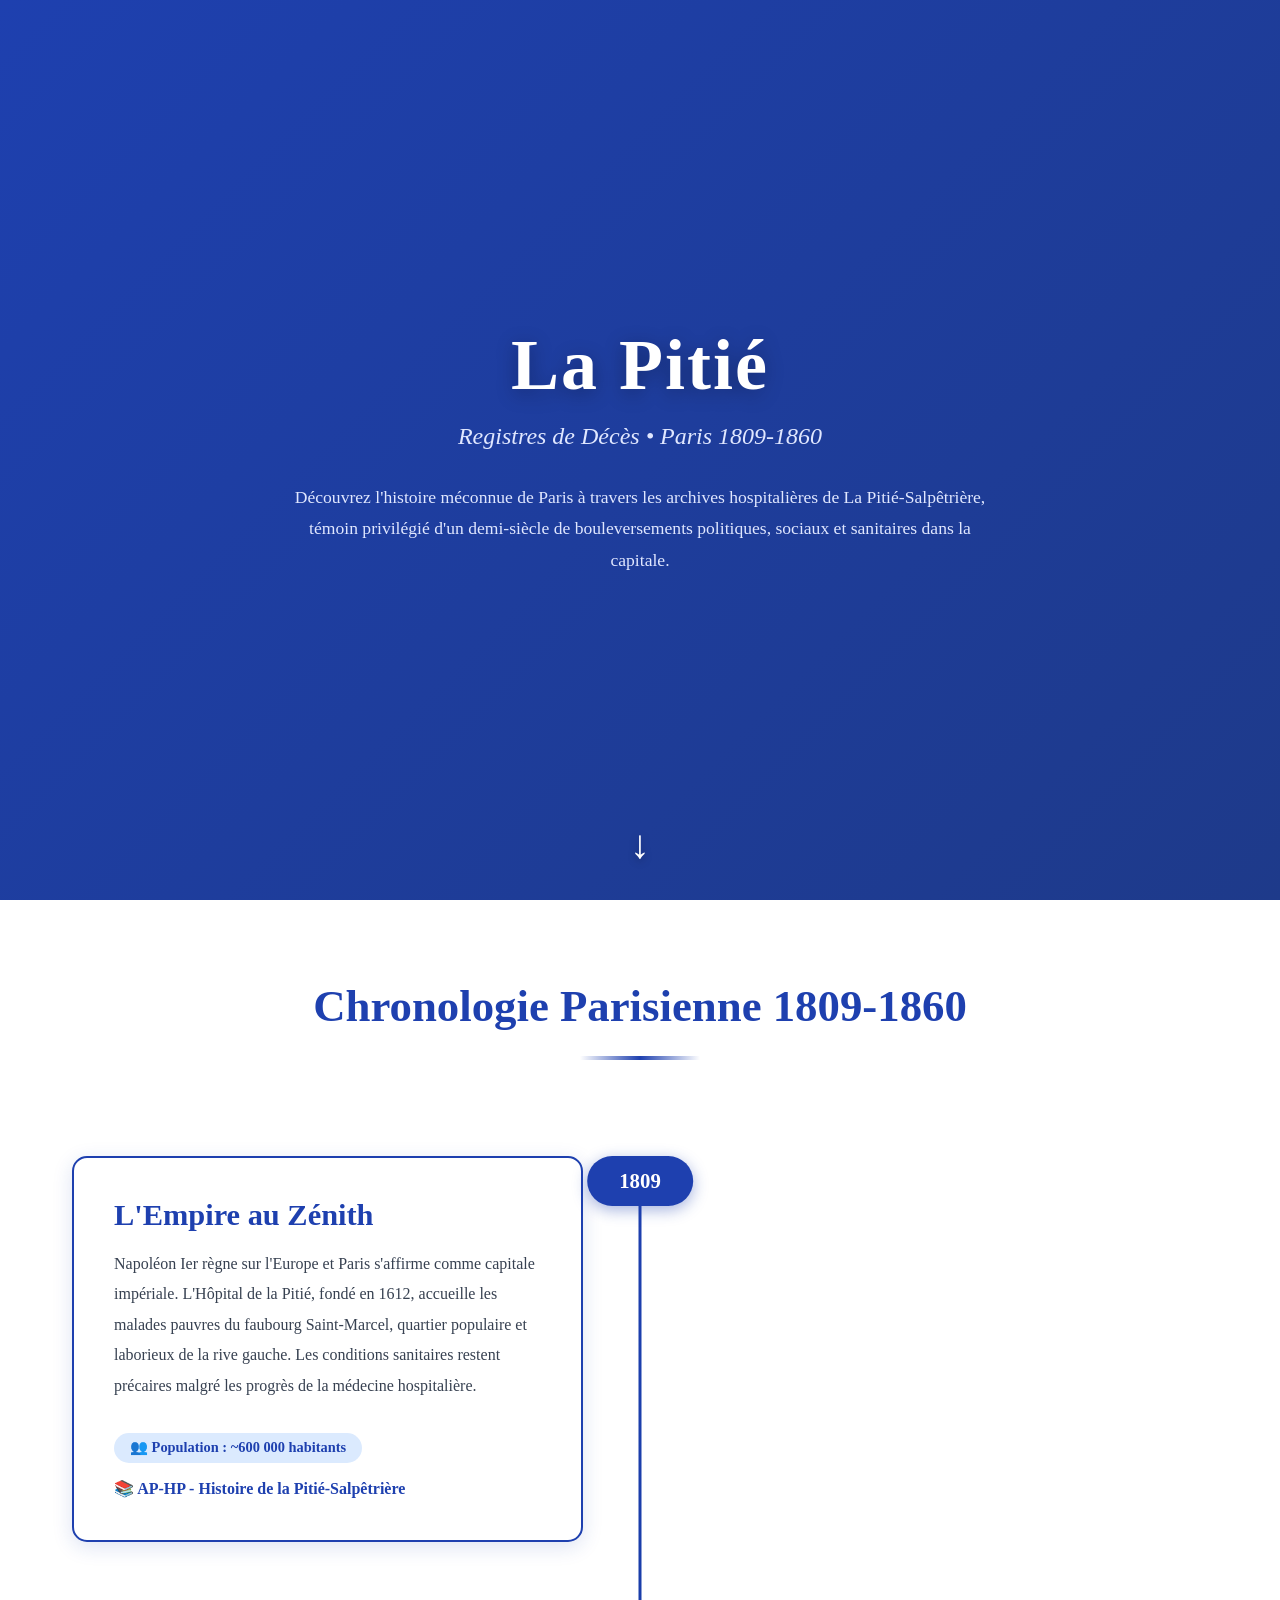
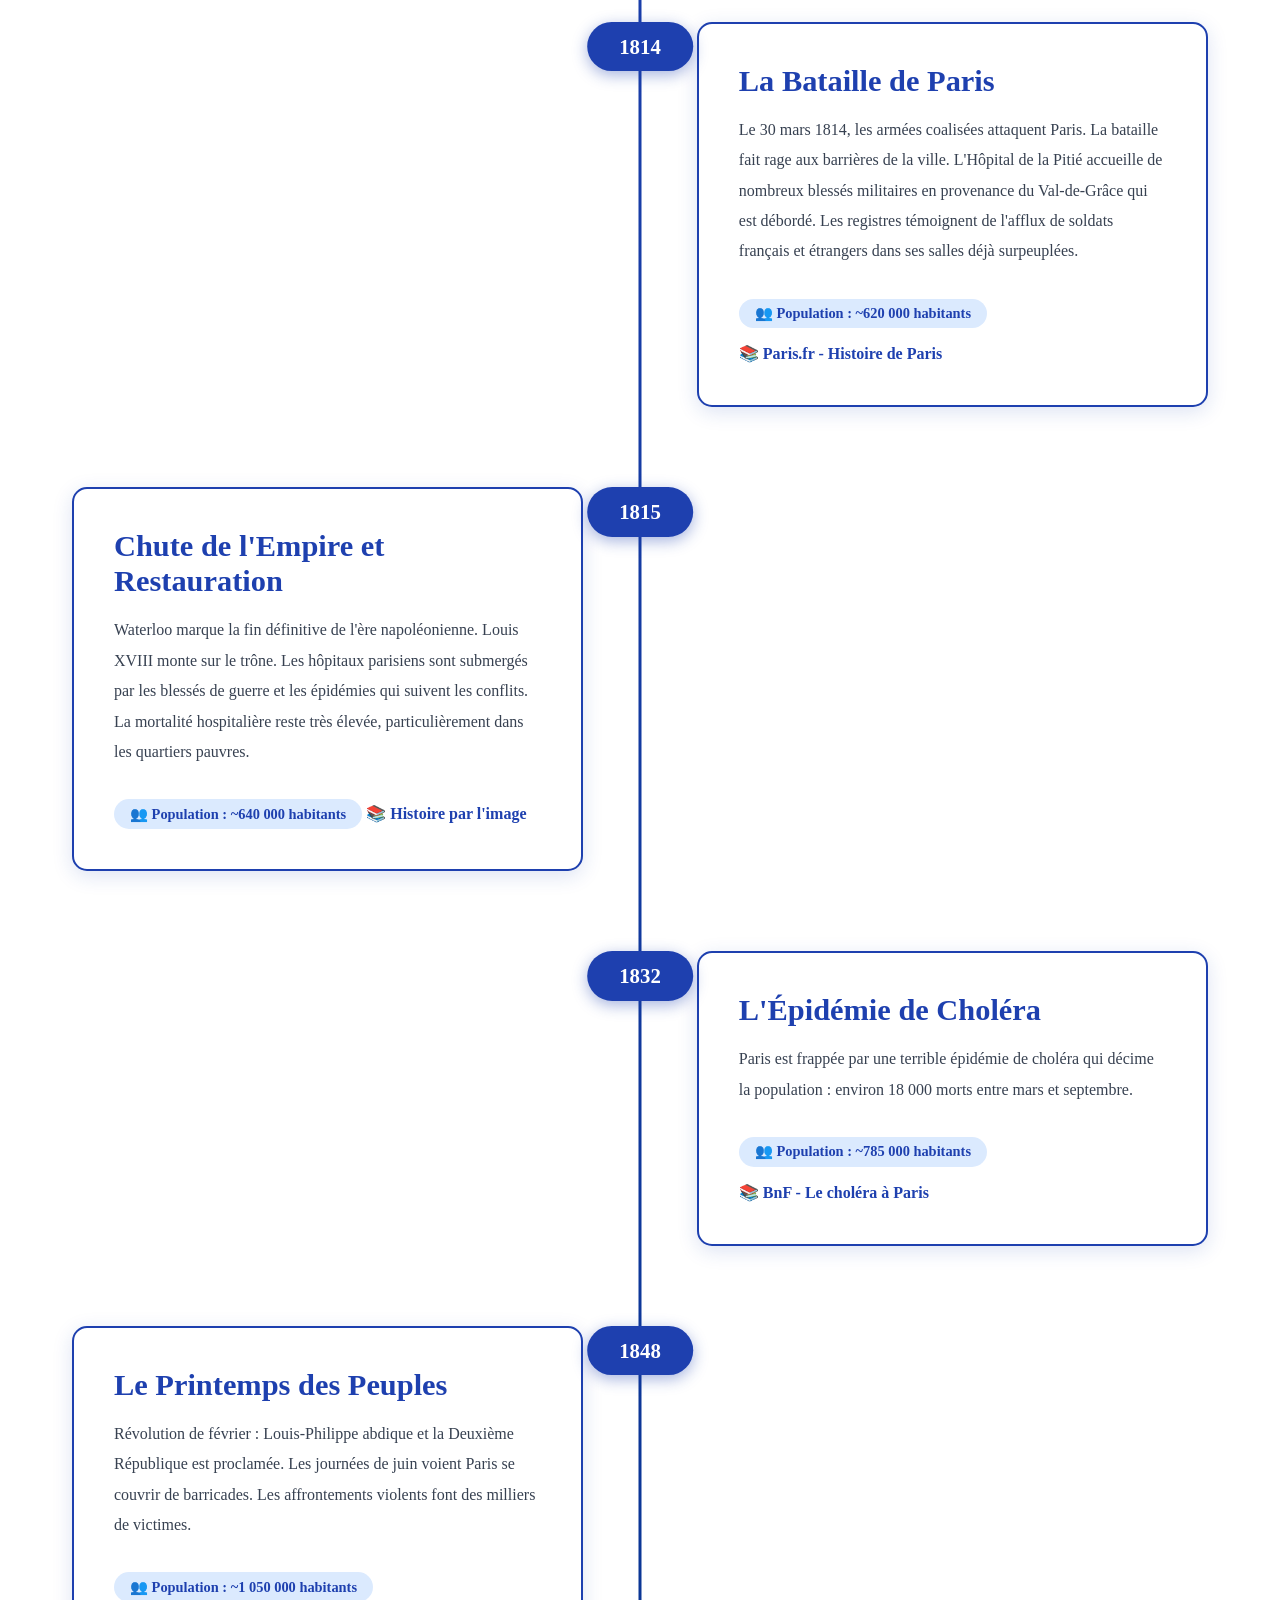
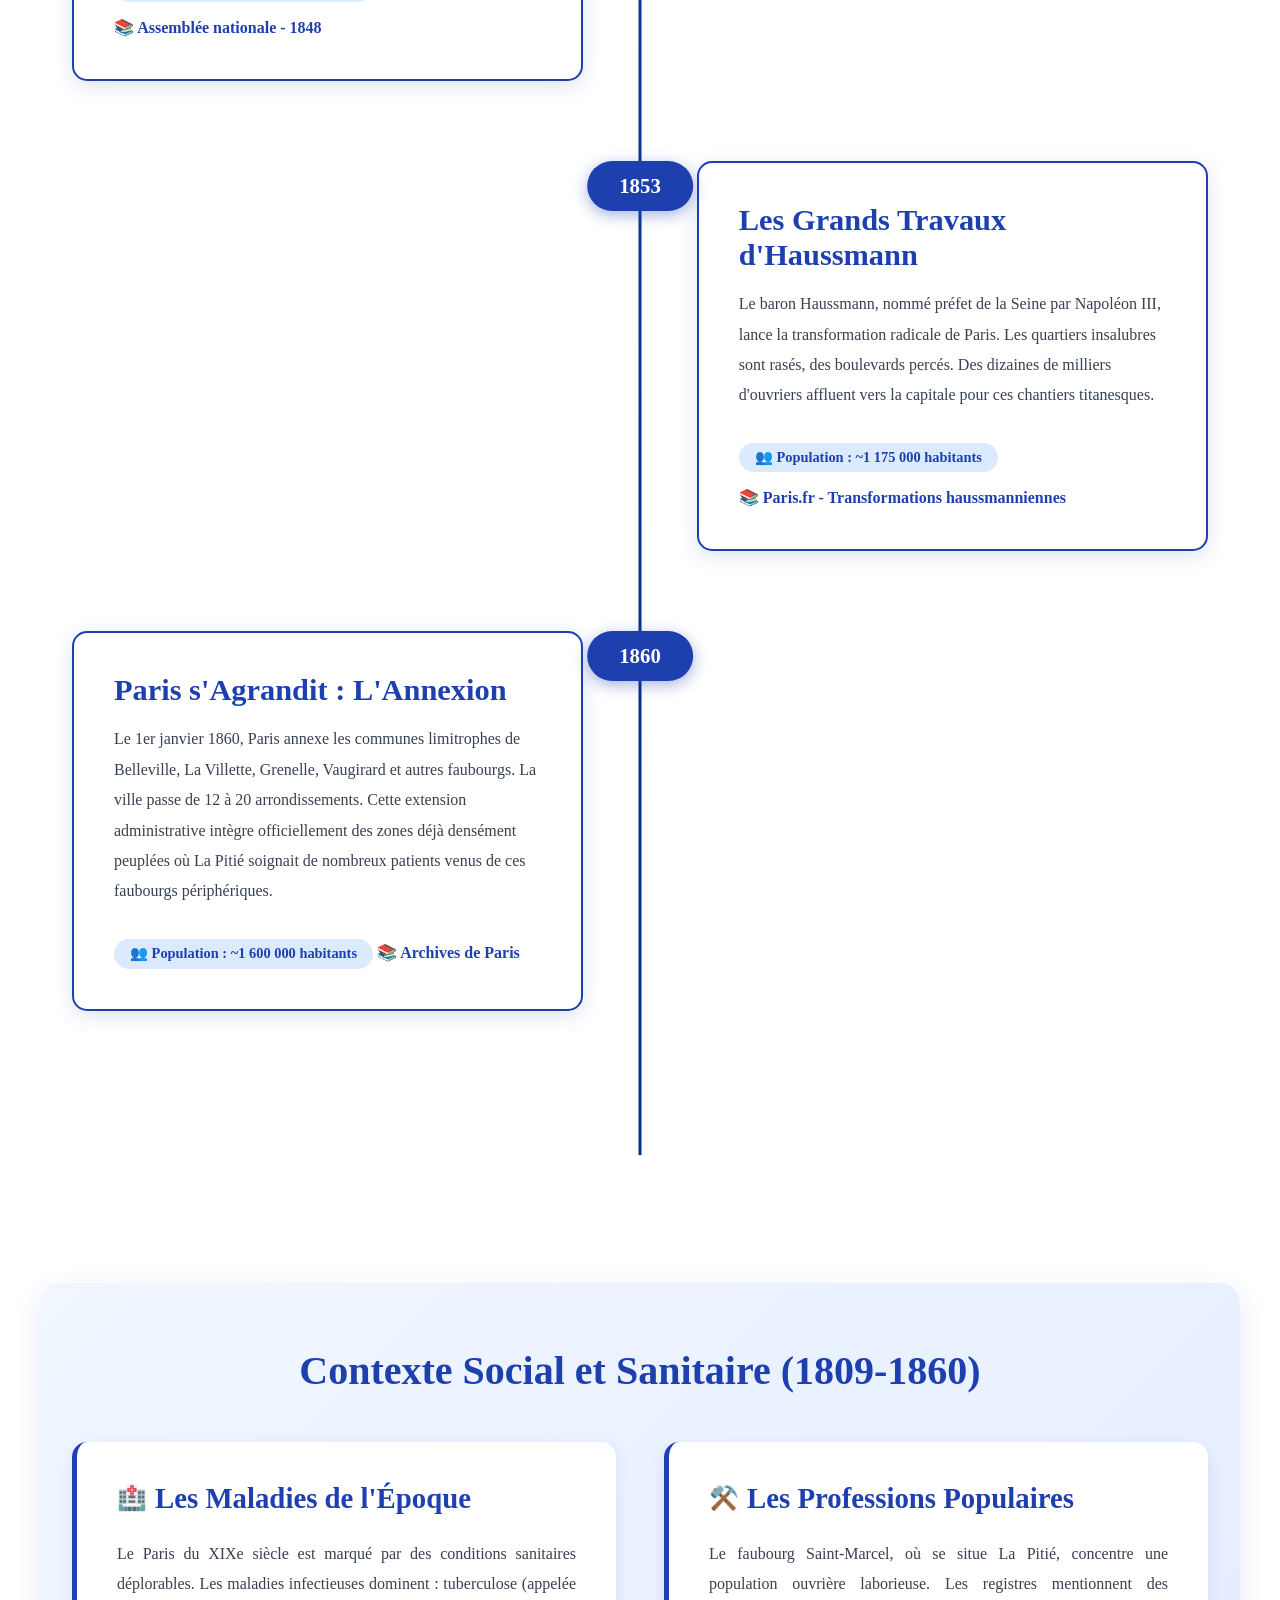
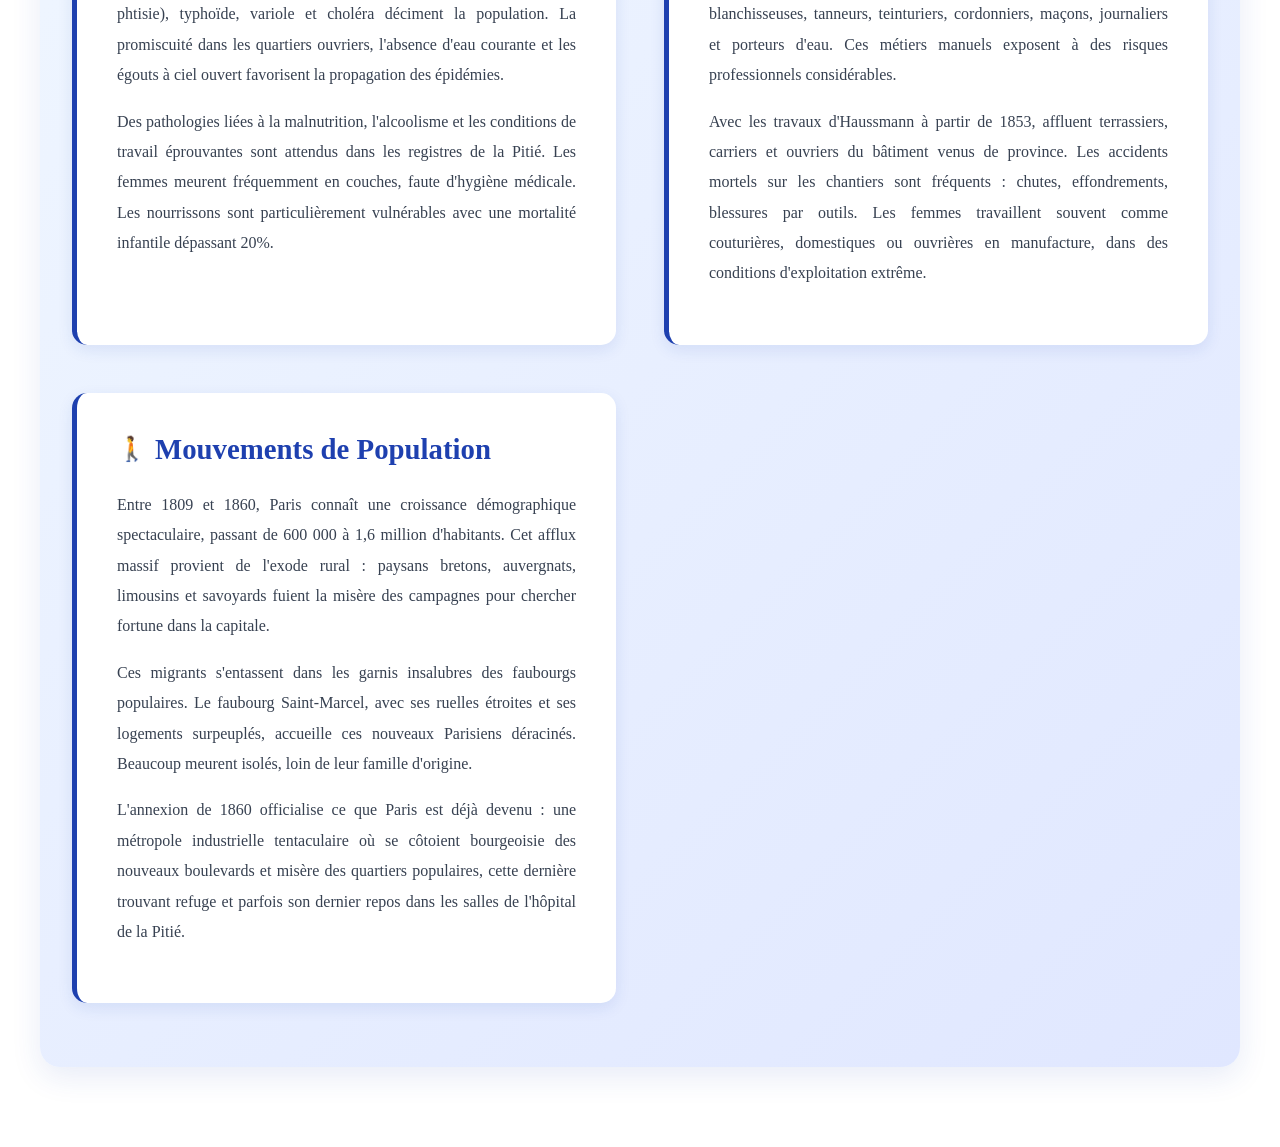
==== context.html @ faa4bbbb "update (wip)" ====
<!DOCTYPE html>
<html lang="fr">
<head>
    <meta charset="UTF-8">
    <meta name="viewport" content="width=device-width, initial-scale=1.0">
    <title>La Pitié - Vie Parisienne 1809-1860</title>
    <style>
        * {
            margin: 0;
            padding: 0;
            box-sizing: border-box;
        }

        body {
            font-family: 'Georgia', serif;
            background: #ffffff;
            color: #1a1a1a;
            overflow-x: hidden;
        }

        .hero {
            height: 100vh;
            display: flex;
            align-items: center;
            justify-content: center;
            position: relative;
            background: linear-gradient(135deg, #1e40af 0%, #1e3a8a 50%, #003087 100%);
            background-size: 200% 200%;
            animation: gradientShift 10s ease infinite;
        }

        @keyframes gradientShift {
            0%, 100% { background-position: 0% 50%; }
            50% { background-position: 100% 50%; }
        }

        .hero-content {
            text-align: center;
            z-index: 2;
            animation: fadeInUp 1.5s ease-out;
        }

        .hero h1 {
            font-size: 4.5rem;
            margin-bottom: 1rem;
            color: #ffffff;
            text-shadow: 0 4px 20px rgba(0, 0, 0, 0.3);
            letter-spacing: 2px;
        }

        .hero-subtitle {
            font-size: 1.5rem;
            color: #e0e7ff;
            font-style: italic;
            margin-bottom: 2rem;
        }

        .hero-description {
            max-width: 700px;
            margin: 0 auto;
            font-size: 1.1rem;
            line-height: 1.8;
            color: #e0e7ff;
        }

        .timeline-container {
            max-width: 1200px;
            margin: 0 auto;
            padding: 5rem 2rem;
            background: #ffffff;
        }

        .section-title {
            font-size: 2.8rem;
            text-align: center;
            margin-bottom: 4rem;
            color: #1e40af;
            position: relative;
            font-weight: bold;
        }

        .section-title::after {
            content: '';
            display: block;
            width: 120px;
            height: 4px;
            background: linear-gradient(90deg, transparent, #1e40af, transparent);
            margin: 1.5rem auto;
        }

        .timeline {
            position: relative;
            padding: 2rem 0;
        }

        .timeline::before {
            content: '';
            position: absolute;
            left: 50%;
            transform: translateX(-50%);
            width: 3px;
            height: 100%;
            background: linear-gradient(180deg, #1e40af, #003087);
        }

        .timeline-item {
            display: flex;
            margin-bottom: 5rem;
            position: relative;
            opacity: 0;
            animation: fadeInItem 0.8s ease-out forwards;
        }

        .timeline-item:nth-child(even) {
            flex-direction: row-reverse;
        }

        .timeline-content {
            width: 45%;
            padding: 2.5rem;
            background: #ffffff;
            border-radius: 15px;
            border: 2px solid #1e40af;
            box-shadow: 0 5px 20px rgba(30, 64, 175, 0.15);
            transition: all 0.4s ease;
            cursor: pointer;
        }

        .timeline-content:hover {
            transform: translateY(-8px);
            box-shadow: 0 15px 40px rgba(30, 64, 175, 0.25);
            border-color: #003087;
        }

        .timeline-year {
            position: absolute;
            left: 50%;
            transform: translateX(-50%);
            background: #1e40af;
            color: #ffffff;
            padding: 0.8rem 2rem;
            border-radius: 30px;
            font-weight: bold;
            font-size: 1.3rem;
            box-shadow: 0 4px 15px rgba(30, 64, 175, 0.4);
            z-index: 10;
        }

        .timeline-content h3 {
            color: #1e40af;
            margin-bottom: 1rem;
            font-size: 1.9rem;
            font-weight: bold;
        }

        .timeline-content p {
            line-height: 1.9;
            color: #374151;
            margin-bottom: 1rem;
        }

        .population-tag {
            display: inline-block;
            background: #dbeafe;
            color: #1e40af;
            padding: 0.4rem 1rem;
            border-radius: 20px;
            font-size: 0.9rem;
            font-weight: bold;
            margin-top: 1rem;
        }

        .source-link {
            display: inline-block;
            margin-top: 1rem;
            color: #1e40af;
            text-decoration: none;
            font-weight: bold;
            transition: all 0.3s ease;
            border-bottom: 2px solid transparent;
        }

        .source-link:hover {
            color: #003087;
            border-bottom: 2px solid #003087;
        }

        .source-link::before {
            content: '📚 ';
        }

        .context-section {
            max-width: 1200px;
            margin: 5rem auto;
            padding: 4rem 2rem;
            background: linear-gradient(135deg, #f0f7ff 0%, #e0e7ff 100%);
            border-radius: 20px;
            box-shadow: 0 10px 30px rgba(30, 64, 175, 0.1);
        }

        .context-section h2 {
            color: #1e40af;
            font-size: 2.5rem;
            margin-bottom: 2rem;
            text-align: center;
            font-weight: bold;
        }

        .context-grid {
            display: grid;
            grid-template-columns: repeat(auto-fit, minmax(350px, 1fr));
            gap: 3rem;
            margin-top: 3rem;
        }

        .context-card {
            background: #ffffff;
            padding: 2.5rem;
            border-radius: 15px;
            border-left: 5px solid #1e40af;
            box-shadow: 0 5px 15px rgba(30, 64, 175, 0.1);
            transition: all 0.3s ease;
        }

        .context-card:hover {
            transform: translateX(10px);
            box-shadow: 0 8px 25px rgba(30, 64, 175, 0.2);
        }

        .context-card h3 {
            color: #1e40af;
            font-size: 1.8rem;
            margin-bottom: 1.5rem;
            display: flex;
            align-items: center;
            gap: 0.5rem;
        }

        .context-card p {
            line-height: 1.9;
            color: #374151;
            margin-bottom: 1rem;
            text-align: justify;
        }

        .icon {
            font-size: 1.5rem;
        }

        .scroll-indicator {
            position: absolute;
            bottom: 2rem;
            left: 50%;
            transform: translateX(-50%);
            animation: bounce 2s infinite;
        }

        .scroll-indicator::before {
            content: '↓';
            font-size: 2.5rem;
            color: #ffffff;
            filter: drop-shadow(0 2px 4px rgba(0,0,0,0.3));
        }

        @keyframes bounce {
            0%, 20%, 50%, 80%, 100% {
                transform: translateX(-50%) translateY(0);
            }
            40% {
                transform: translateX(-50%) translateY(-15px);
            }
            60% {
                transform: translateX(-50%) translateY(-8px);
            }
        }

        @keyframes fadeInUp {
            from {
                opacity: 0;
                transform: translateY(40px);
            }
            to {
                opacity: 1;
                transform: translateY(0);
            }
        }

        @keyframes fadeInItem {
            from {
                opacity: 0;
                transform: translateX(-40px);
            }
            to {
                opacity: 1;
                transform: translateX(0);
            }
        }

        @media (max-width: 768px) {
            .hero h1 {
                font-size: 2.5rem;
            }
            .timeline::before {
                left: 30px;
            }
            .timeline-content {
                width: calc(100% - 80px);
                margin-left: 80px;
            }
            .timeline-item:nth-child(even) .timeline-content {
                margin-left: 80px;
            }
            .timeline-year {
                left: 30px;
            }
            .context-grid {
                grid-template-columns: 1fr;
            }
        }
    </style>
</head>
<body>
    <section class="hero">
        <div class="hero-content">
            <h1>La Pitié</h1>
            <p class="hero-subtitle">Registres de Décès • Paris 1809-1860</p>
            <p class="hero-description">
                Découvrez l'histoire méconnue de Paris à travers les archives hospitalières de La Pitié-Salpêtrière, 
                témoin privilégié d'un demi-siècle de bouleversements politiques, sociaux et sanitaires dans la capitale.
            </p>
        </div>
        <div class="scroll-indicator"></div>
    </section>

    <div class="timeline-container">
        <h2 class="section-title">Chronologie Parisienne 1809-1860</h2>
        <div class="timeline">
            <div class="timeline-item" style="animation-delay: 0.2s;">
                <div class="timeline-year">1809</div>
                <div class="timeline-content">
                    <h3>L'Empire au Zénith</h3>
                    <p>Napoléon Ier règne sur l'Europe et Paris s'affirme comme capitale impériale. L'Hôpital de la Pitié, fondé en 1612, accueille les malades pauvres du faubourg Saint-Marcel, quartier populaire et laborieux de la rive gauche. Les conditions sanitaires restent précaires malgré les progrès de la médecine hospitalière.</p>
                    <div class="population-tag">👥 Population : ~600 000 habitants</div>
                    <a href="https://www.aphp.fr/pitie-salpetriere" class="source-link" target="_blank">AP-HP - Histoire de la Pitié-Salpêtrière</a>
                </div>
            </div>

            <div class="timeline-item" style="animation-delay: 0.3s;">
                <div class="timeline-year">1814</div>
                <div class="timeline-content">
                    <h3>La Bataille de Paris</h3>
                    <p>Le 30 mars 1814, les armées coalisées attaquent Paris. La bataille fait rage aux barrières de la ville. L'Hôpital de la Pitié accueille de nombreux blessés militaires en provenance du Val-de-Grâce qui est débordé. Les registres témoignent de l'afflux de soldats français et étrangers dans ses salles déjà surpeuplées.</p>
                    <div class="population-tag">👥 Population : ~620 000 habitants</div>
                    <a href="https://www.paris.fr/pages/l-histoire-de-paris-2329" class="source-link" target="_blank">Paris.fr - Histoire de Paris</a>
                </div>
            </div>

            <div class="timeline-item" style="animation-delay: 0.4s;">
                <div class="timeline-year">1815</div>
                <div class="timeline-content">
                    <h3>Chute de l'Empire et Restauration</h3>
                    <p>Waterloo marque la fin définitive de l'ère napoléonienne. Louis XVIII monte sur le trône. Les hôpitaux parisiens sont submergés par les blessés de guerre et les épidémies qui suivent les conflits. La mortalité hospitalière reste très élevée, particulièrement dans les quartiers pauvres.</p>
                    <div class="population-tag">👥 Population : ~640 000 habitants</div>
                    <a href="https://www.histoire-image.org/etudes/paris-1815-1850" class="source-link" target="_blank">Histoire par l'image</a>
                </div>
            </div>

            <div class="timeline-item" style="animation-delay: 0.5s;">
                <div class="timeline-year">1832</div>
                <div class="timeline-content">
                    <h3>L'Épidémie de Choléra</h3>
                    <p>Paris est frappée par une terrible épidémie de choléra qui décime la population : environ 18 000 morts entre mars et septembre.</p>
                    <div class="population-tag">👥 Population : ~785 000 habitants</div>
                    <a href="https://www.bnf.fr/fr/le-cholera-paris" class="source-link" target="_blank">BnF - Le choléra à Paris</a>
                </div>
            </div>

            <div class="timeline-item" style="animation-delay: 0.6s;">
                <div class="timeline-year">1848</div>
                <div class="timeline-content">
                    <h3>Le Printemps des Peuples</h3>
                    <p>Révolution de février : Louis-Philippe abdique et la Deuxième République est proclamée. Les journées de juin voient Paris se couvrir de barricades. Les affrontements violents font des milliers de victimes.</p>
                    <div class="population-tag">👥 Population : ~1 050 000 habitants</div>
                    <a href="https://www.assemblee-nationale.fr/histoire/1848/" class="source-link" target="_blank">Assemblée nationale - 1848</a>
                </div>
            </div>

            <div class="timeline-item" style="animation-delay: 0.7s;">
                <div class="timeline-year">1853</div>
                <div class="timeline-content">
                    <h3>Les Grands Travaux d'Haussmann</h3>
                    <p>Le baron Haussmann, nommé préfet de la Seine par Napoléon III, lance la transformation radicale de Paris. Les quartiers insalubres sont rasés, des boulevards percés. Des dizaines de milliers d'ouvriers affluent vers la capitale pour ces chantiers titanesques.</p>
                    <div class="population-tag">👥 Population : ~1 175 000 habitants</div>
                    <a href="https://www.paris.fr/pages/les-transformations-de-paris-sous-le-second-empire-3638" class="source-link" target="_blank">Paris.fr - Transformations haussmanniennes</a>
                </div>
            </div>

            <div class="timeline-item" style="animation-delay: 0.8s;">
                <div class="timeline-year">1860</div>
                <div class="timeline-content">
                    <h3>Paris s'Agrandit : L'Annexion</h3>
                    <p>Le 1er janvier 1860, Paris annexe les communes limitrophes de Belleville, La Villette, Grenelle, Vaugirard et autres faubourgs. La ville passe de 12 à 20 arrondissements. Cette extension administrative intègre officiellement des zones déjà densément peuplées où La Pitié soignait de nombreux patients venus de ces faubourgs périphériques.</p>
                    <div class="population-tag">👥 Population : ~1 600 000 habitants</div>
                    <a href="https://www.archives.paris.fr" class="source-link" target="_blank">Archives de Paris</a>
                </div>
            </div>
        </div>
    </div>

    <section class="context-section">
        <h2>Contexte Social et Sanitaire (1809-1860)</h2>
        
        <div class="context-grid">
            <div class="context-card">
                <h3><span class="icon">🏥</span> Les Maladies de l'Époque</h3>
                <p>Le Paris du XIXe siècle est marqué par des conditions sanitaires déplorables. Les maladies infectieuses dominent : tuberculose (appelée phtisie), typhoïde, variole et choléra déciment la population. La promiscuité dans les quartiers ouvriers, l'absence d'eau courante et les égouts à ciel ouvert favorisent la propagation des épidémies.</p>
                <p>Des pathologies liées à la malnutrition, l'alcoolisme et les conditions de travail éprouvantes sont attendus dans les registres de la Pitié. Les femmes meurent fréquemment en couches, faute d'hygiène médicale. Les nourrissons sont particulièrement vulnérables avec une mortalité infantile dépassant 20%.</p>
            </div>

            <div class="context-card">
                <h3><span class="icon">⚒️</span> Les Professions Populaires</h3>
                <p>Le faubourg Saint-Marcel, où se situe La Pitié, concentre une population ouvrière laborieuse. Les registres mentionnent des blanchisseuses, tanneurs, teinturiers, cordonniers, maçons, journaliers et porteurs d'eau. Ces métiers manuels exposent à des risques professionnels considérables.</p>
                <p>Avec les travaux d'Haussmann à partir de 1853, affluent terrassiers, carriers et ouvriers du bâtiment venus de province. Les accidents mortels sur les chantiers sont fréquents : chutes, effondrements, blessures par outils. Les femmes travaillent souvent comme couturières, domestiques ou ouvrières en manufacture, dans des conditions d'exploitation extrême.</p>
            </div>

            <div class="context-card">
                <h3><span class="icon">🚶</span> Mouvements de Population</h3>
                <p>Entre 1809 et 1860, Paris connaît une croissance démographique spectaculaire, passant de 600 000 à 1,6 million d'habitants. Cet afflux massif provient de l'exode rural : paysans bretons, auvergnats, limousins et savoyards fuient la misère des campagnes pour chercher fortune dans la capitale.</p>
                <p>Ces migrants s'entassent dans les garnis insalubres des faubourgs populaires. Le faubourg Saint-Marcel, avec ses ruelles étroites et ses logements surpeuplés, accueille ces nouveaux Parisiens déracinés. Beaucoup meurent isolés, loin de leur famille d'origine.</p>
                <p>L'annexion de 1860 officialise ce que Paris est déjà devenu : une métropole industrielle tentaculaire où se côtoient bourgeoisie des nouveaux boulevards et misère des quartiers populaires, cette dernière trouvant refuge et parfois son dernier repos dans les salles de l'hôpital de la Pitié.</p>
            </div>
        </div>
    </section>

    <script>
        const observerOptions = {
            threshold: 0.15,
            rootMargin: '0px 0px -100px 0px'
        };

        const observer = new IntersectionObserver((entries) => {
            entries.forEach(entry => {
                if (entry.isIntersecting) {
                    entry.target.style.opacity = '1';
                    entry.target.style.transform = 'translateX(0)';
                }
            });
        }, observerOptions);

        document.querySelectorAll('.timeline-item').forEach(item => {
            observer.observe(item);
        });

        document.querySelectorAll('.timeline-content').forEach(content => {
            content.addEventListener('click', function() {
                this.style.background = '#f0f7ff';
                setTimeout(() => {
                    this.style.background = '#ffffff';
                }, 400);
            });
        });

        const contextCards = document.querySelectorAll('.context-card');
        const contextObserver = new IntersectionObserver((entries) => {
            entries.forEach(entry => {
                if (entry.isIntersecting) {
                    entry.target.style.opacity = '1';
                    entry.target.style.transform = 'translateY(0)';
                }
            });
        }, { threshold: 0.2 });

        contextCards.forEach((card, index) => {
            card.style.opacity = '0';
            card.style.transform = 'translateY(30px)';
            card.style.transition = `all 0.6s ease ${index * 0.2}s`;
            contextObserver.observe(card);
        });
    </script>
</body>
</html>
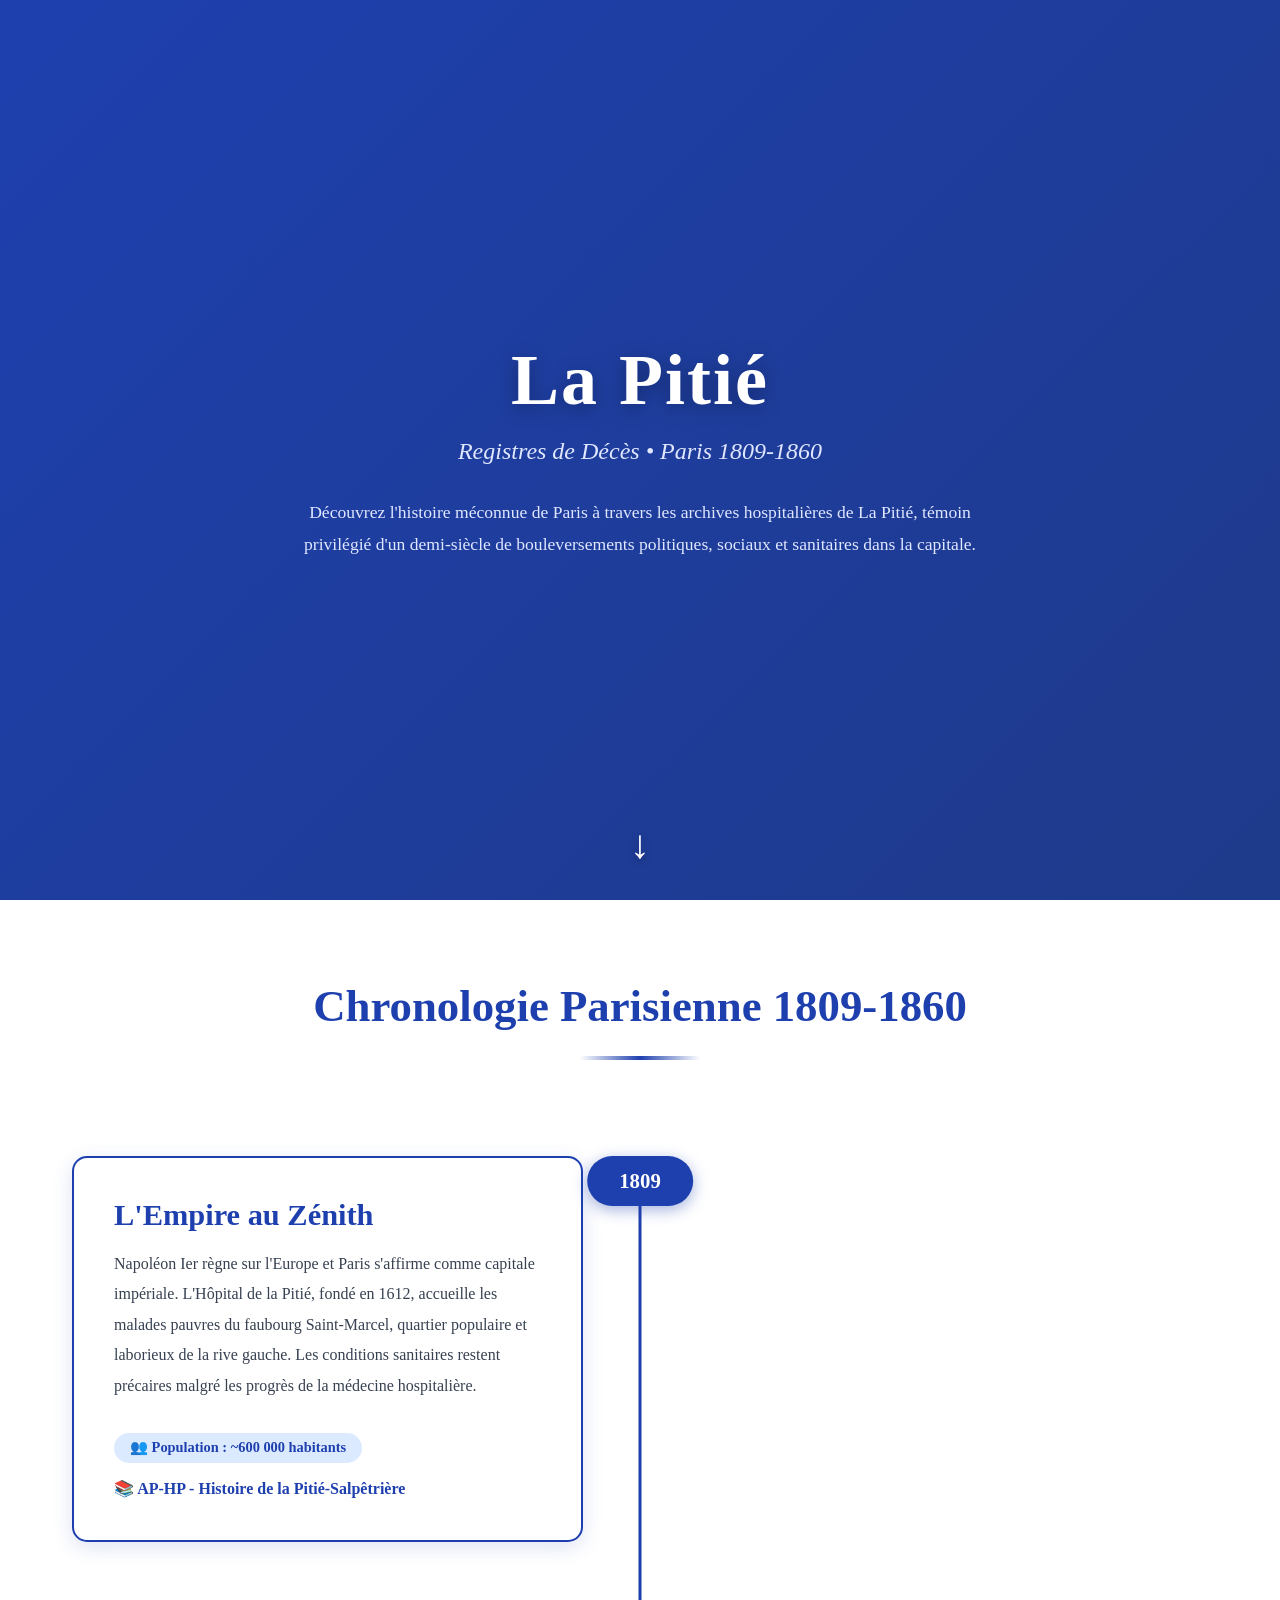
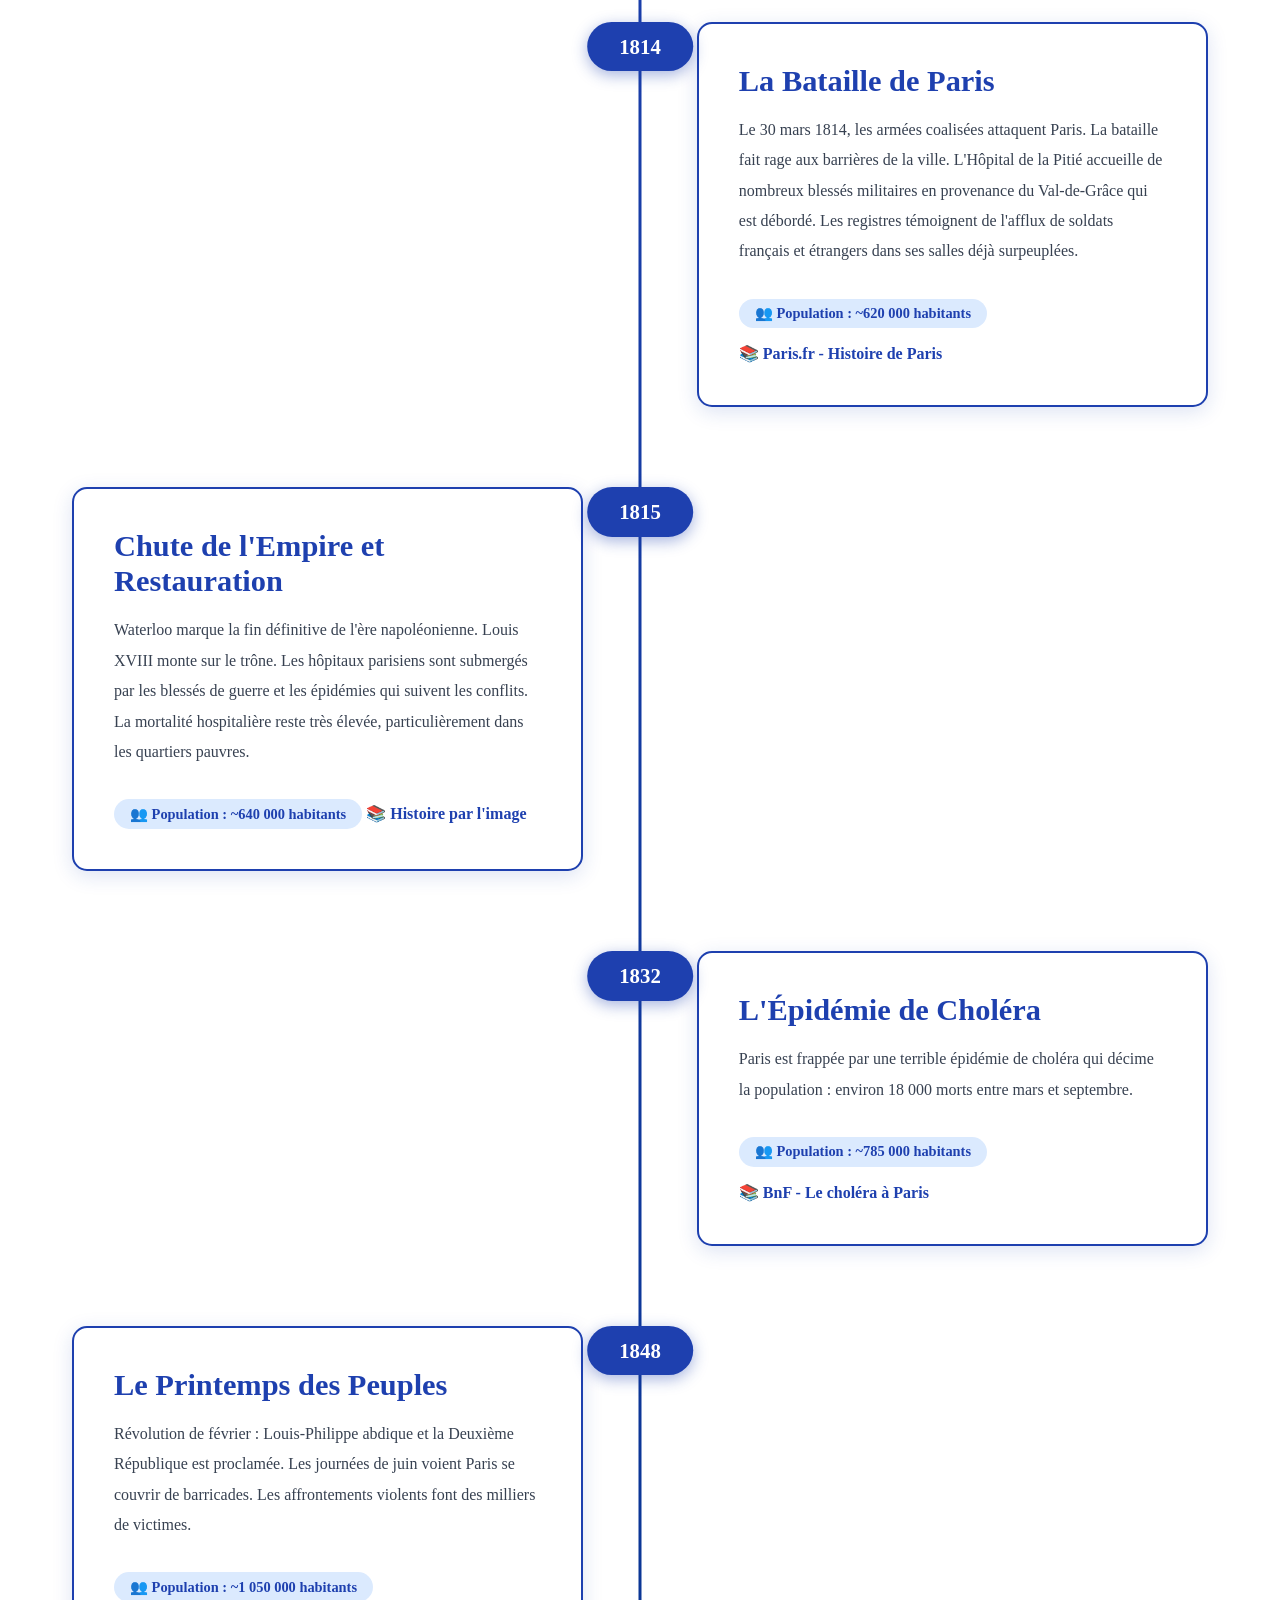
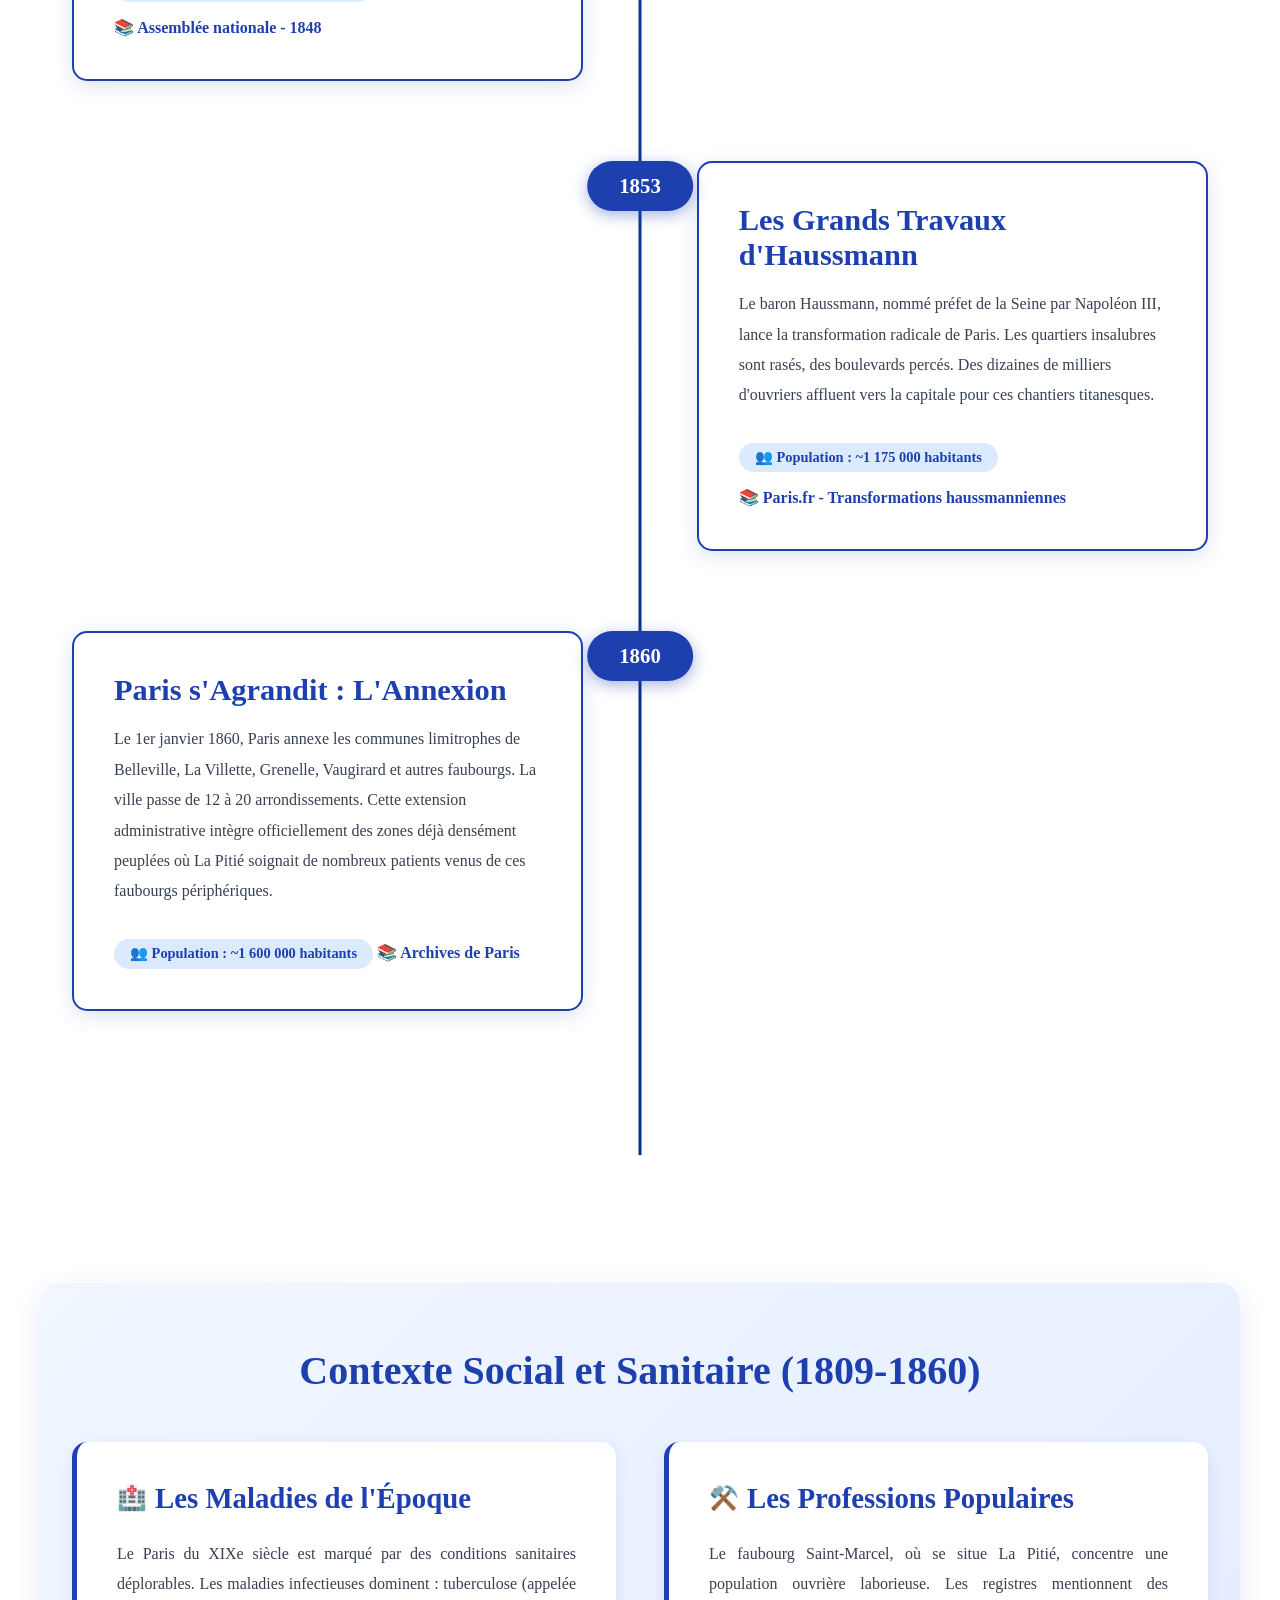
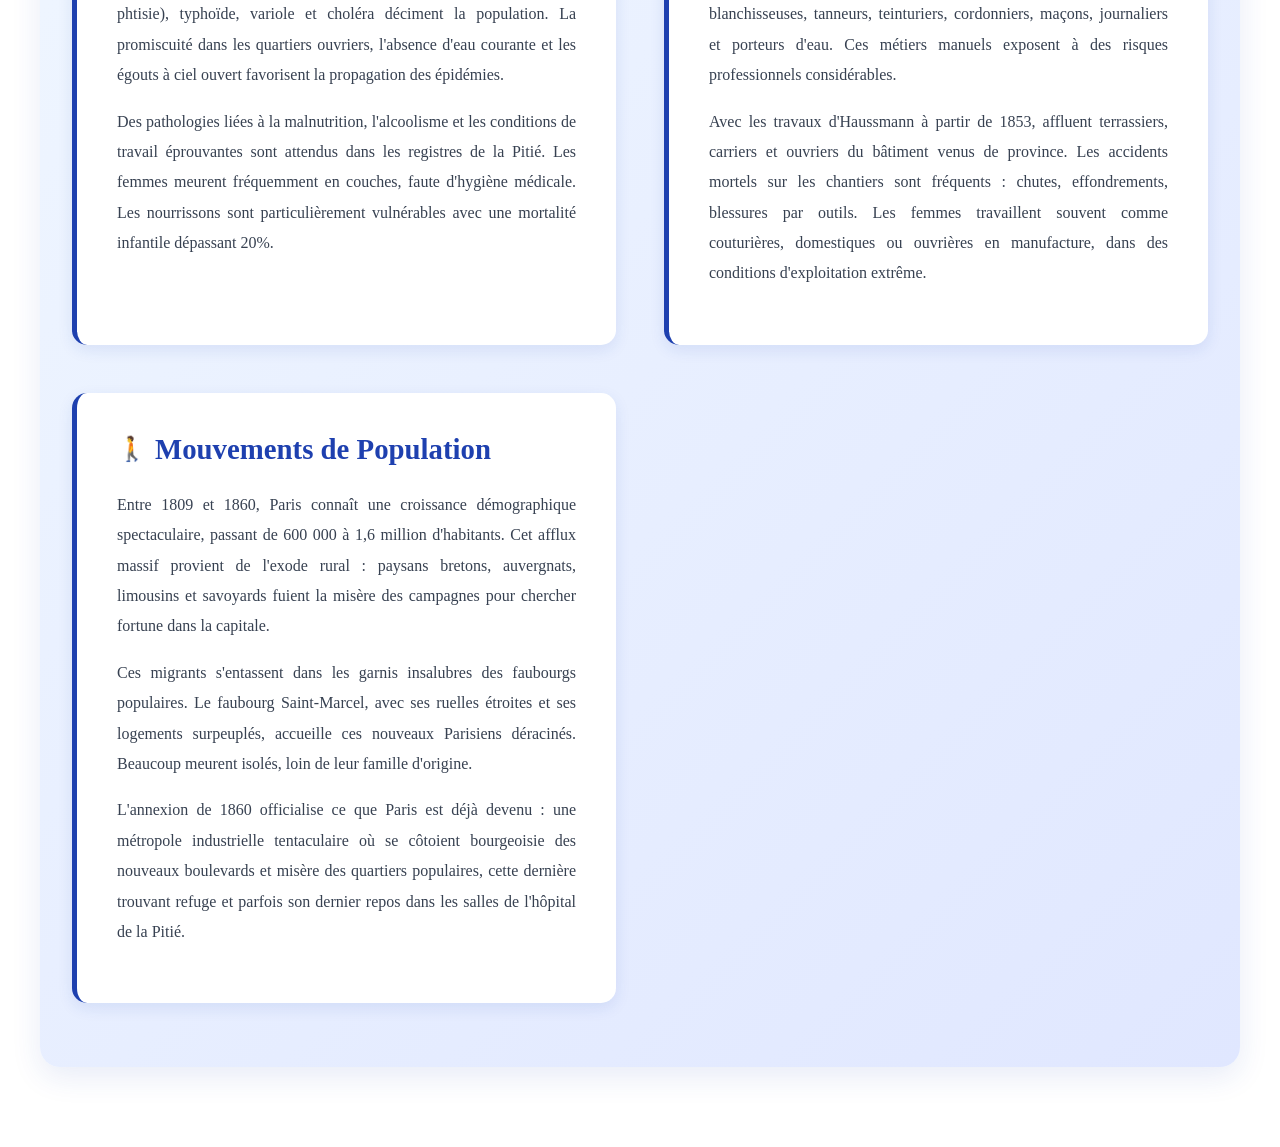
==== commit ccd1894a: "fixes" ====
--- a/context.html
+++ b/context.html
@@ -325,7 +325,7 @@
             <h1>La Pitié</h1>
             <p class="hero-subtitle">Registres de Décès • Paris 1809-1860</p>
             <p class="hero-description">
-                Découvrez l'histoire méconnue de Paris à travers les archives hospitalières de La Pitié-Salpêtrière, 
+                Découvrez l'histoire méconnue de Paris à travers les archives hospitalières de La Pitié, 
                 témoin privilégié d'un demi-siècle de bouleversements politiques, sociaux et sanitaires dans la capitale.
             </p>
         </div>
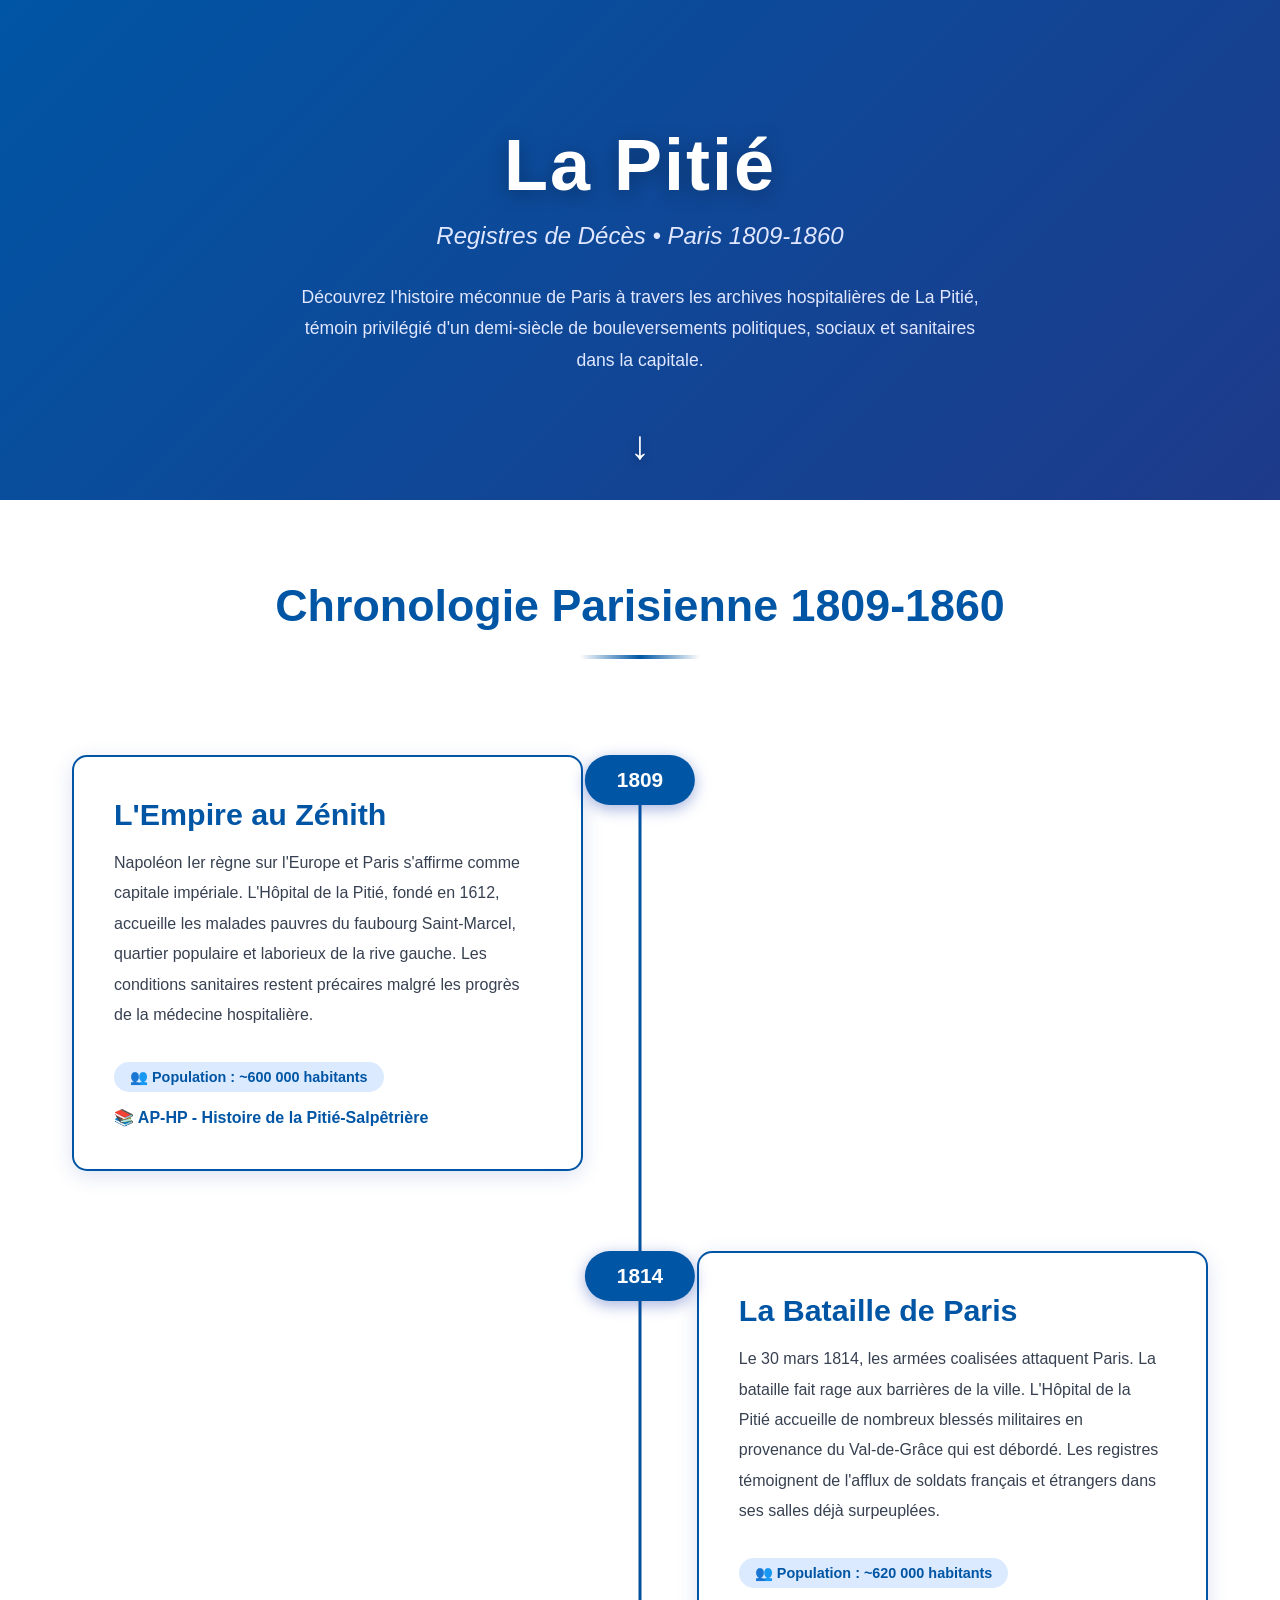
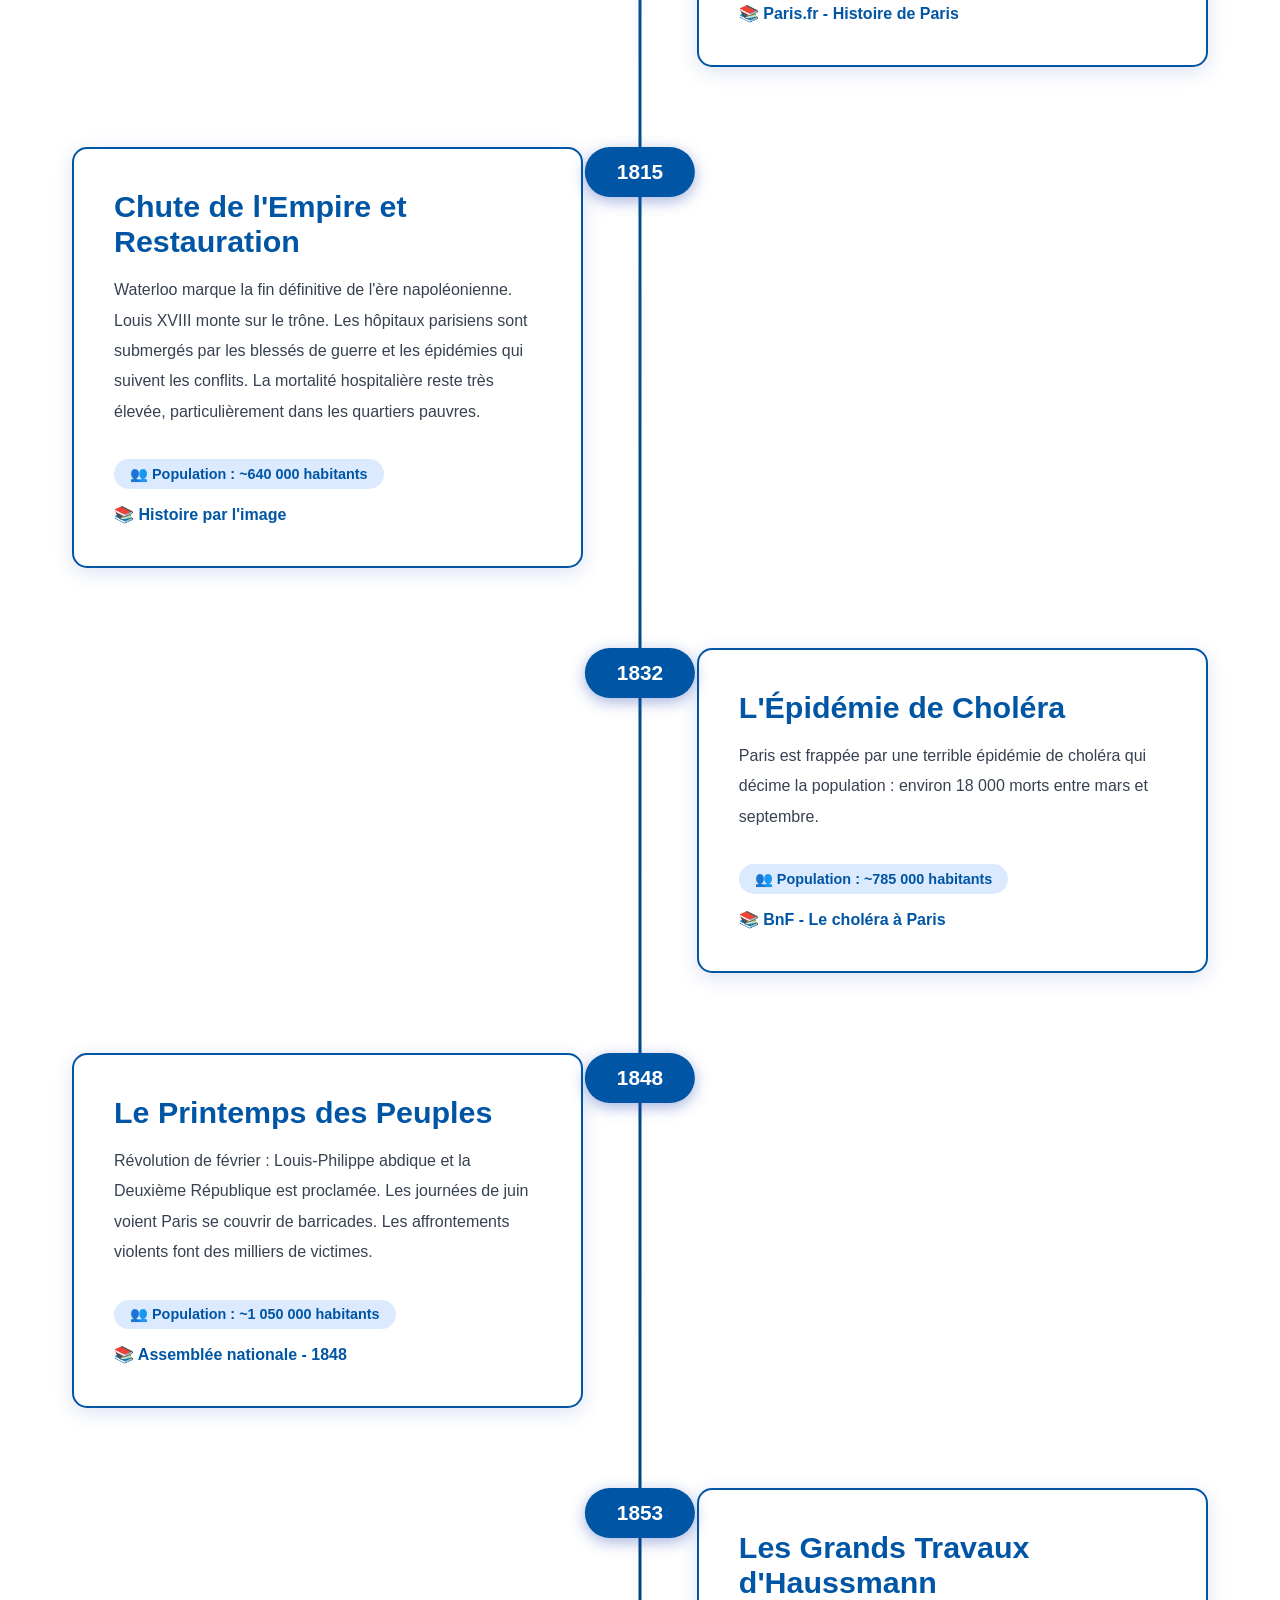
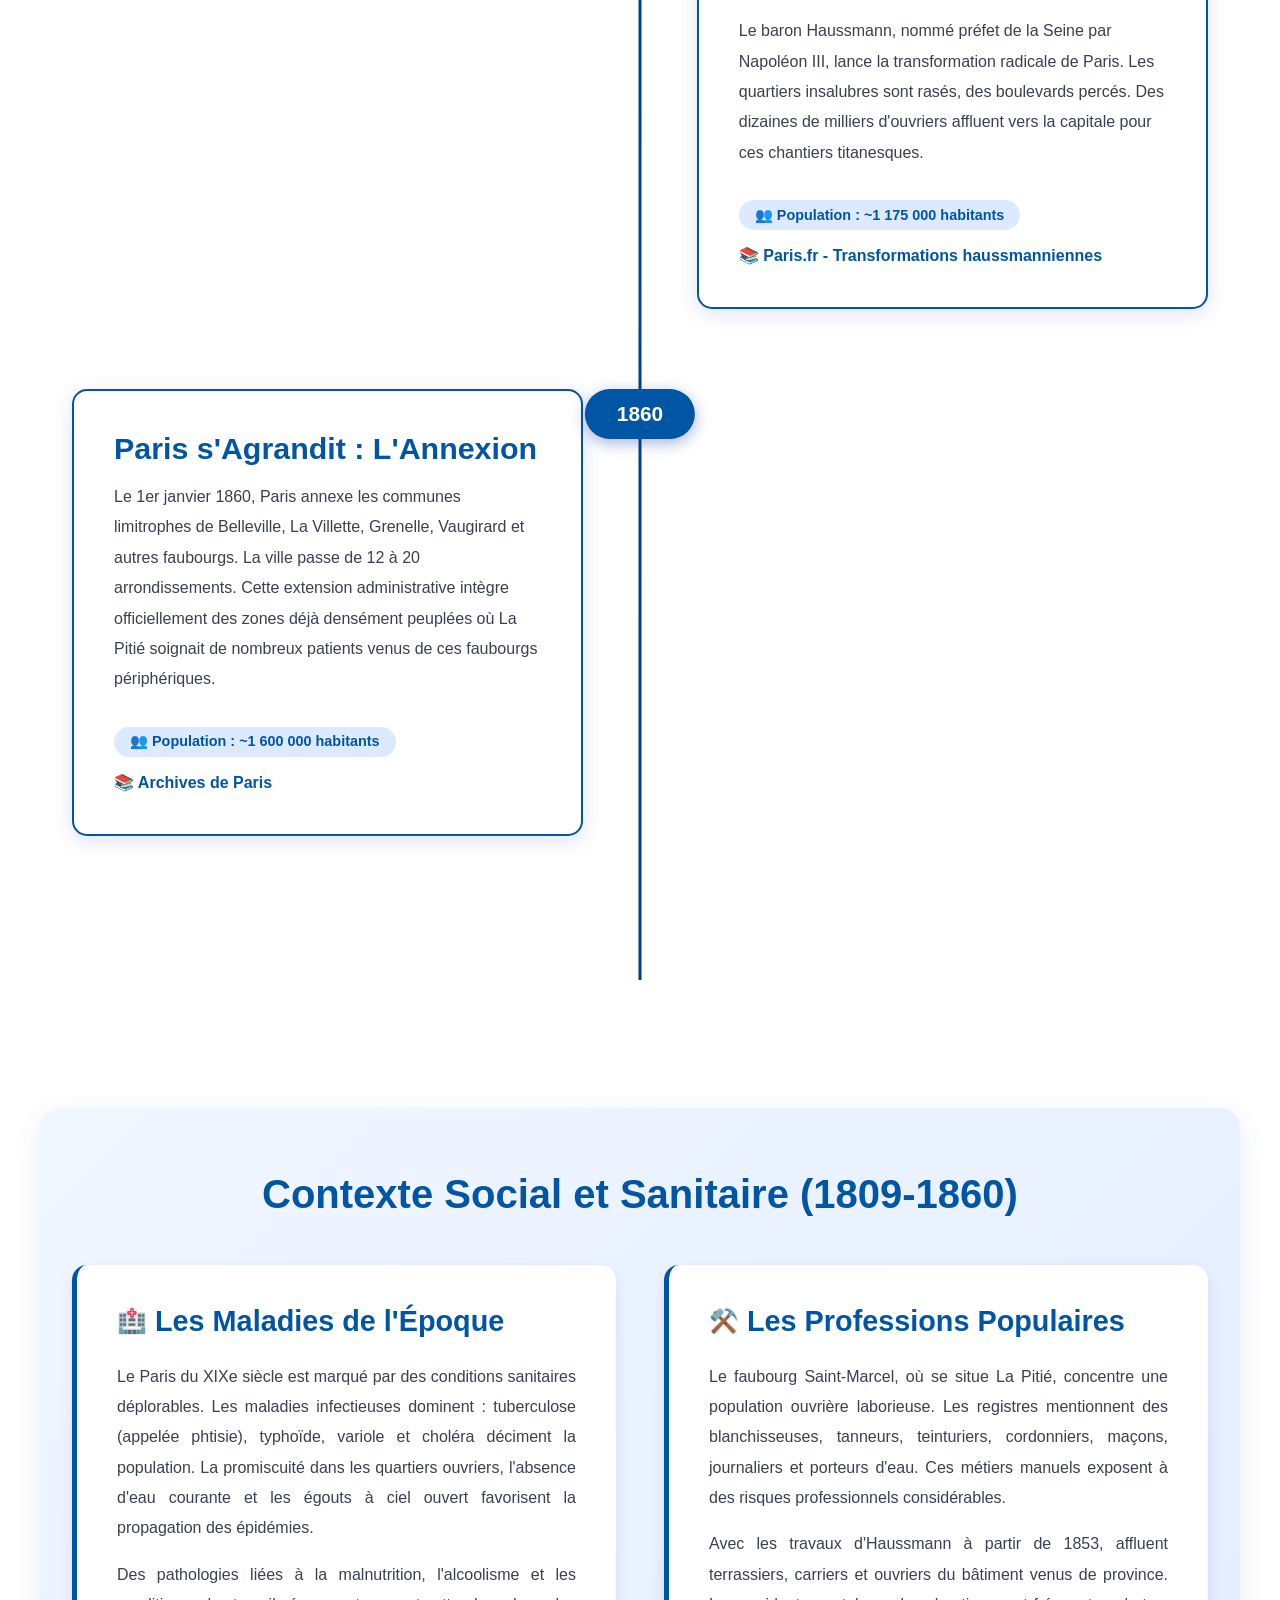
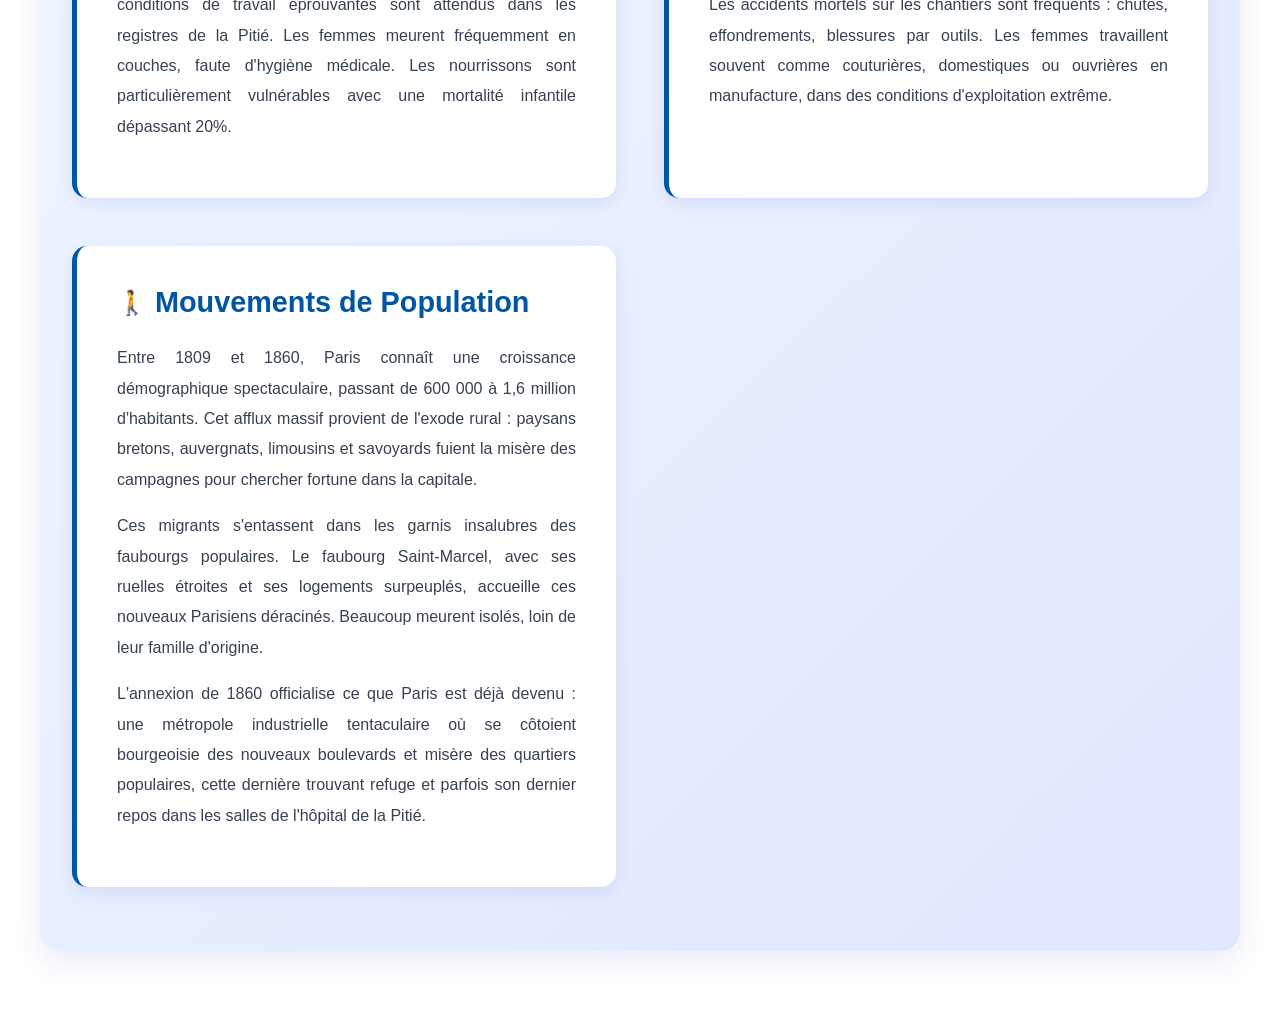
==== commit 55272551: "fix iframe + lint" ====
--- a/context.html
+++ b/context.html
@@ -10,21 +10,33 @@
             padding: 0;
             box-sizing: border-box;
         }
-
+        :root {
+            --french-blue: #0055A4;
+            --french-blue-dark: #003d7a;
+            --gray-50: #f9fafb;
+            --gray-100: #f3f4f6;
+            --gray-300: #d1d5db;
+            --gray-500: #6b7280;
+            --gray-600: #4b5563;
+            --gray-700: #374151;
+            --gray-800: #1f2937;
+            --shadow: 0 10px 15px -3px rgba(0, 0, 0, 0.1);
+            --shadow-lg: 0 20px 25px -5px rgba(0, 0, 0, 0.1);
+        }
         body {
-            font-family: 'Georgia', serif;
+            font-family: 'Inter', sans-serif;
             background: #ffffff;
             color: #1a1a1a;
             overflow-x: hidden;
         }
 
         .hero {
-            height: 100vh;
+            height: 500px;
             display: flex;
             align-items: center;
             justify-content: center;
             position: relative;
-            background: linear-gradient(135deg, #1e40af 0%, #1e3a8a 50%, #003087 100%);
+            background: linear-gradient(135deg, var(--french-blue) 0%, #1e3a8a 50%, var(--french-blue-dark) 100%);
             background-size: 200% 200%;
             animation: gradientShift 10s ease infinite;
         }
@@ -74,7 +86,7 @@
             font-size: 2.8rem;
             text-align: center;
             margin-bottom: 4rem;
-            color: #1e40af;
+            color: var(--french-blue);
             position: relative;
             font-weight: bold;
         }
@@ -84,7 +96,7 @@
             display: block;
             width: 120px;
             height: 4px;
-            background: linear-gradient(90deg, transparent, #1e40af, transparent);
+            background: linear-gradient(90deg, transparent, var(--french-blue), transparent);
             margin: 1.5rem auto;
         }
 
@@ -100,7 +112,7 @@
             transform: translateX(-50%);
             width: 3px;
             height: 100%;
-            background: linear-gradient(180deg, #1e40af, #003087);
+            background: linear-gradient(180deg,var(--french-blue), var(--french-blue-dark));
         }
 
         .timeline-item {
@@ -120,7 +132,7 @@
             padding: 2.5rem;
             background: #ffffff;
             border-radius: 15px;
-            border: 2px solid #1e40af;
+            border: 2px solid var(--french-blue);
             box-shadow: 0 5px 20px rgba(30, 64, 175, 0.15);
             transition: all 0.4s ease;
             cursor: pointer;
@@ -129,14 +141,14 @@
         .timeline-content:hover {
             transform: translateY(-8px);
             box-shadow: 0 15px 40px rgba(30, 64, 175, 0.25);
-            border-color: #003087;
+            border-color: var(--french-blue-dark);
         }
 
         .timeline-year {
             position: absolute;
             left: 50%;
             transform: translateX(-50%);
-            background: #1e40af;
+            background: var(--french-blue);
             color: #ffffff;
             padding: 0.8rem 2rem;
             border-radius: 30px;
@@ -147,7 +159,7 @@
         }
 
         .timeline-content h3 {
-            color: #1e40af;
+            color: var(--french-blue);
             margin-bottom: 1rem;
             font-size: 1.9rem;
             font-weight: bold;
@@ -162,7 +174,7 @@
         .population-tag {
             display: inline-block;
             background: #dbeafe;
-            color: #1e40af;
+            color: var(--french-blue);
             padding: 0.4rem 1rem;
             border-radius: 20px;
             font-size: 0.9rem;
@@ -173,7 +185,7 @@
         .source-link {
             display: inline-block;
             margin-top: 1rem;
-            color: #1e40af;
+            color: var(--french-blue);
             text-decoration: none;
             font-weight: bold;
             transition: all 0.3s ease;
@@ -181,8 +193,8 @@
         }
 
         .source-link:hover {
-            color: #003087;
-            border-bottom: 2px solid #003087;
+            color: var(--french-blue-dark);
+            border-bottom: 2px solid var(--french-blue-dark);
         }
 
         .source-link::before {
@@ -199,7 +211,7 @@
         }
 
         .context-section h2 {
-            color: #1e40af;
+            color: var(--french-blue);
             font-size: 2.5rem;
             margin-bottom: 2rem;
             text-align: center;
@@ -217,7 +229,7 @@
             background: #ffffff;
             padding: 2.5rem;
             border-radius: 15px;
-            border-left: 5px solid #1e40af;
+            border-left: 5px solid var(--french-blue);
             box-shadow: 0 5px 15px rgba(30, 64, 175, 0.1);
             transition: all 0.3s ease;
         }
@@ -228,7 +240,7 @@
         }
 
         .context-card h3 {
-            color: #1e40af;
+            color: var(--french-blue);
             font-size: 1.8rem;
             margin-bottom: 1.5rem;
             display: flex;
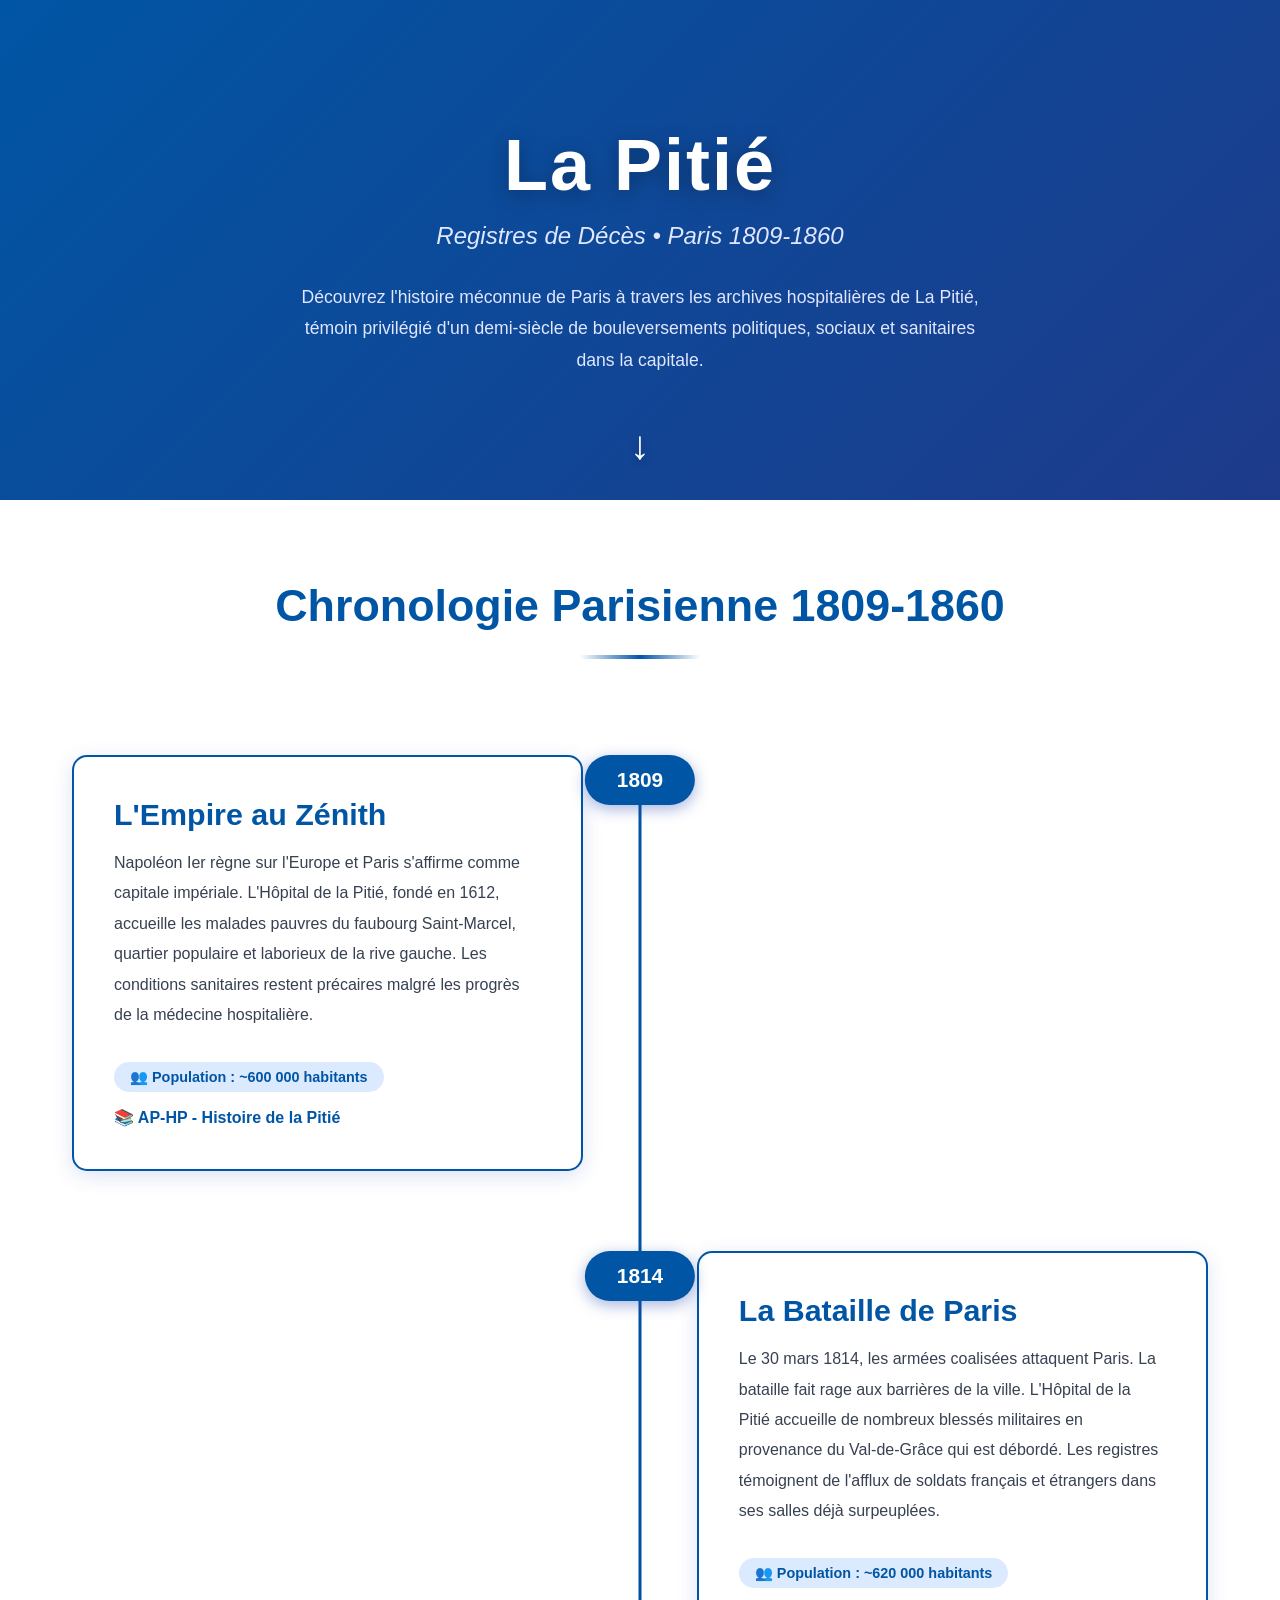
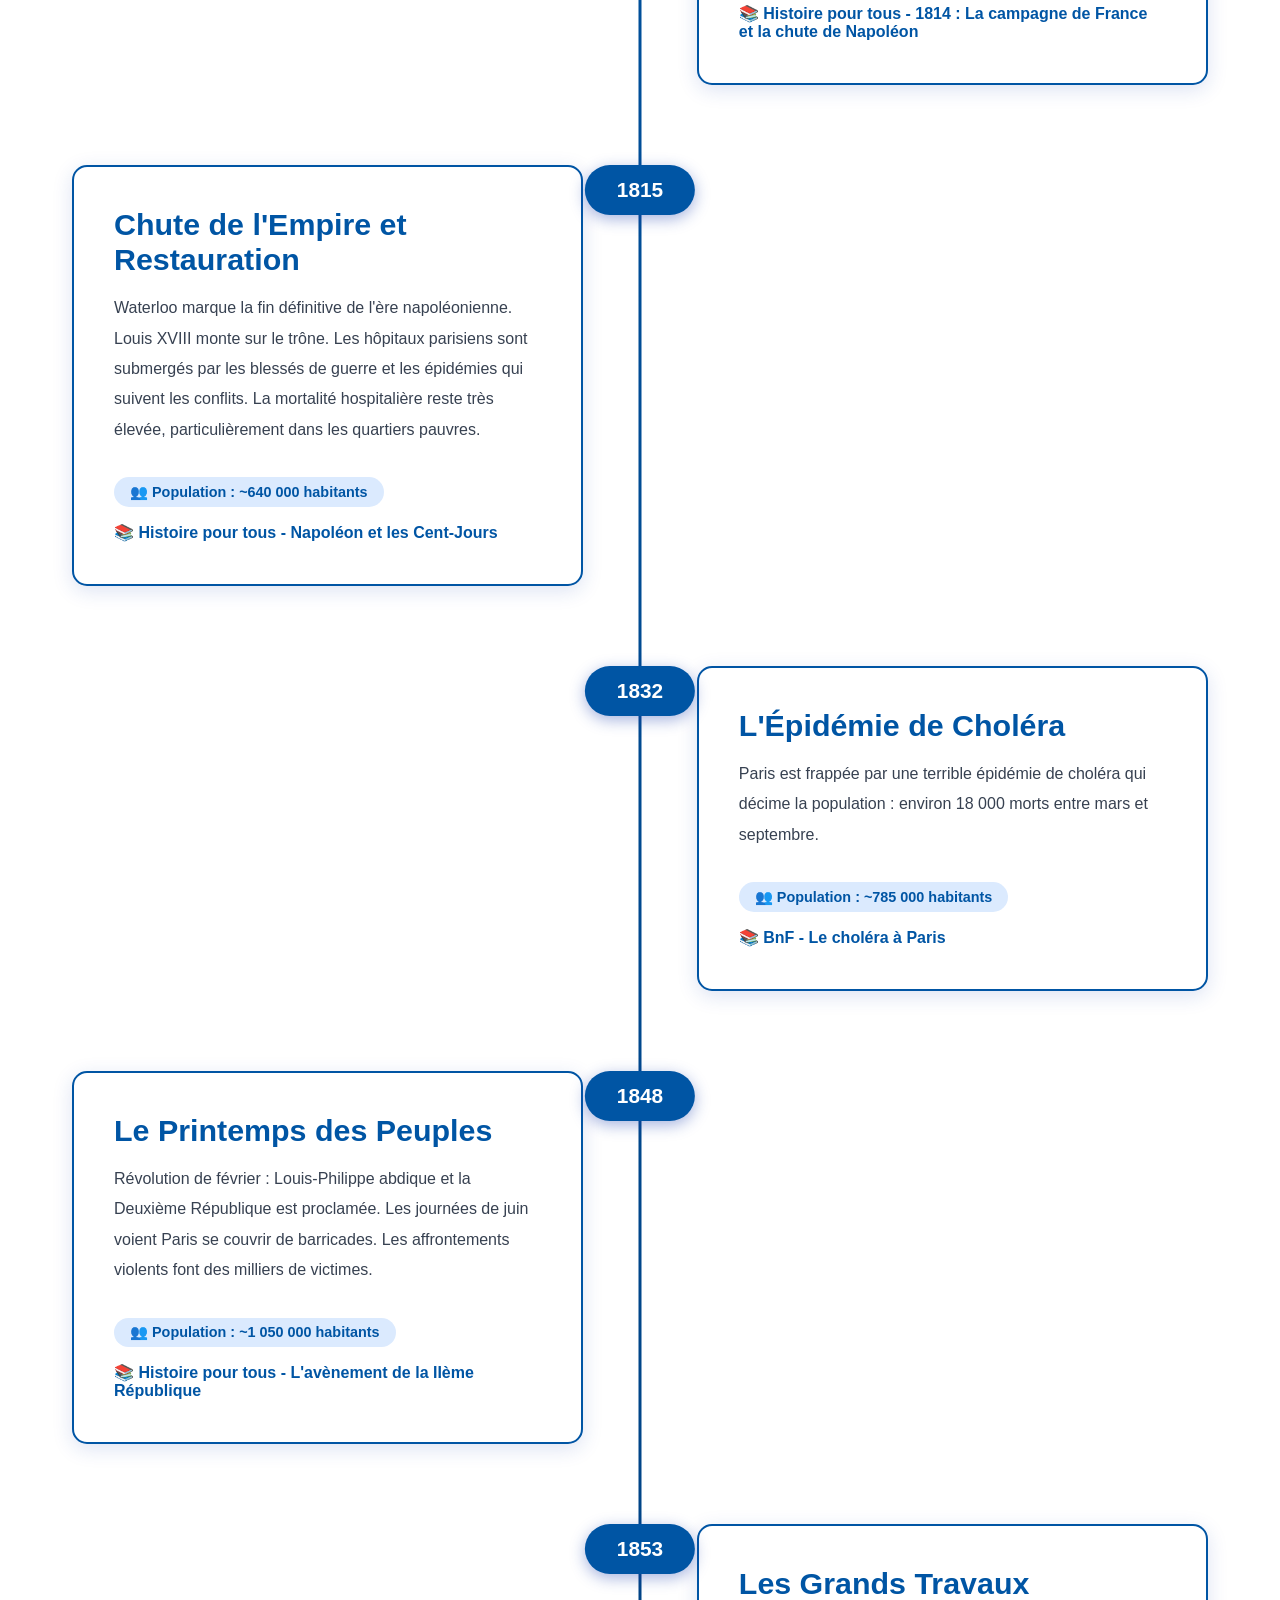
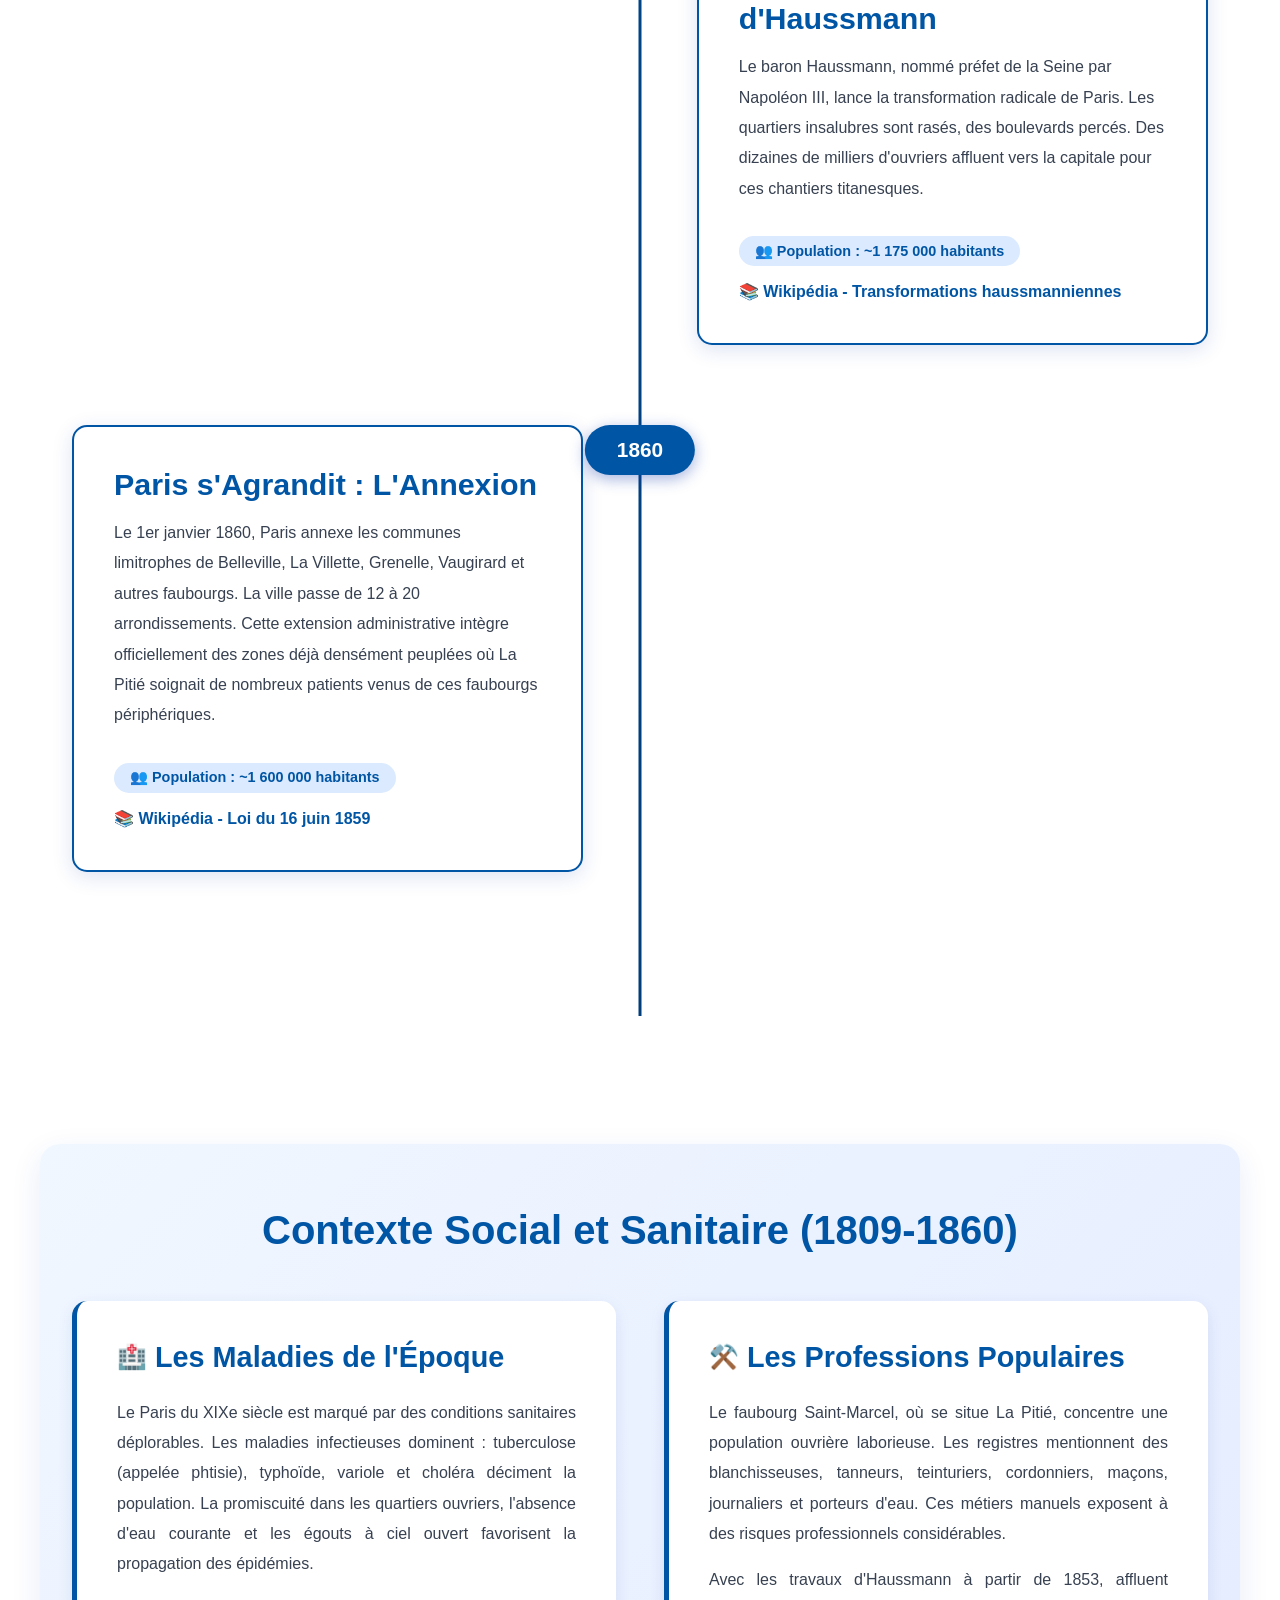
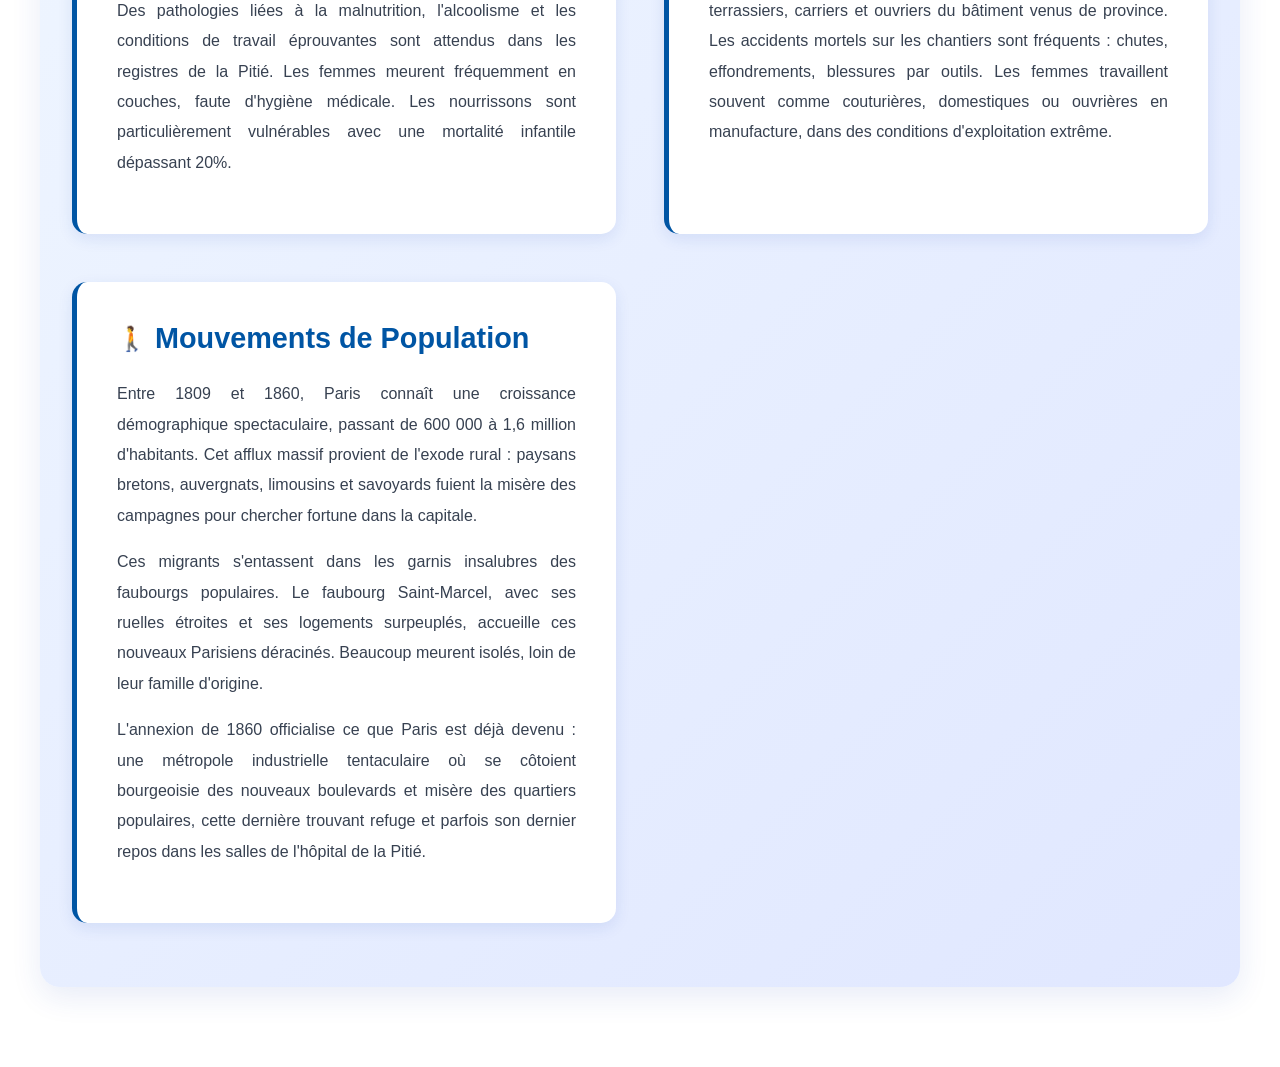
==== commit c66b18a0: "corrections" ====
--- a/context.html
+++ b/context.html
@@ -353,7 +353,7 @@
                     <h3>L'Empire au Zénith</h3>
                     <p>Napoléon Ier règne sur l'Europe et Paris s'affirme comme capitale impériale. L'Hôpital de la Pitié, fondé en 1612, accueille les malades pauvres du faubourg Saint-Marcel, quartier populaire et laborieux de la rive gauche. Les conditions sanitaires restent précaires malgré les progrès de la médecine hospitalière.</p>
                     <div class="population-tag">👥 Population : ~600 000 habitants</div>
-                    <a href="https://www.aphp.fr/pitie-salpetriere" class="source-link" target="_blank">AP-HP - Histoire de la Pitié-Salpêtrière</a>
+                    <a href="https://archives.aphp.fr/la-pitie-1612-2012" class="source-link" target="_blank">AP-HP - Histoire de la Pitié</a>
                 </div>
             </div>
 
@@ -363,7 +363,7 @@
                     <h3>La Bataille de Paris</h3>
                     <p>Le 30 mars 1814, les armées coalisées attaquent Paris. La bataille fait rage aux barrières de la ville. L'Hôpital de la Pitié accueille de nombreux blessés militaires en provenance du Val-de-Grâce qui est débordé. Les registres témoignent de l'afflux de soldats français et étrangers dans ses salles déjà surpeuplées.</p>
                     <div class="population-tag">👥 Population : ~620 000 habitants</div>
-                    <a href="https://www.paris.fr/pages/l-histoire-de-paris-2329" class="source-link" target="_blank">Paris.fr - Histoire de Paris</a>
+                    <a href="https://www.histoire-pour-tous.fr/histoire-de-france/4857-1814-la-campagne-de-france-et-la-chute-de-napoleon.html" class="source-link" target="_blank">Histoire pour tous - 1814 : La campagne de France et la chute de Napoléon</a>
                 </div>
             </div>
 
@@ -373,7 +373,7 @@
                     <h3>Chute de l'Empire et Restauration</h3>
                     <p>Waterloo marque la fin définitive de l'ère napoléonienne. Louis XVIII monte sur le trône. Les hôpitaux parisiens sont submergés par les blessés de guerre et les épidémies qui suivent les conflits. La mortalité hospitalière reste très élevée, particulièrement dans les quartiers pauvres.</p>
                     <div class="population-tag">👥 Population : ~640 000 habitants</div>
-                    <a href="https://www.histoire-image.org/etudes/paris-1815-1850" class="source-link" target="_blank">Histoire par l'image</a>
+                    <a href="https://www.histoire-pour-tous.fr/histoire-de-france/1745-napoleon-et-les-cent-jours-lultime-vol-de-laigle.html" class="source-link" target="_blank">Histoire pour tous - Napoléon et les Cent-Jours</a>
                 </div>
             </div>
 
@@ -383,7 +383,7 @@
                     <h3>L'Épidémie de Choléra</h3>
                     <p>Paris est frappée par une terrible épidémie de choléra qui décime la population : environ 18 000 morts entre mars et septembre.</p>
                     <div class="population-tag">👥 Population : ~785 000 habitants</div>
-                    <a href="https://www.bnf.fr/fr/le-cholera-paris" class="source-link" target="_blank">BnF - Le choléra à Paris</a>
+                    <a href="https://www.histoires-de-paris.fr/cholera-transformation-sanitaire/" class="source-link" target="_blank">BnF - Le choléra à Paris</a>
                 </div>
             </div>
 
@@ -393,7 +393,7 @@
                     <h3>Le Printemps des Peuples</h3>
                     <p>Révolution de février : Louis-Philippe abdique et la Deuxième République est proclamée. Les journées de juin voient Paris se couvrir de barricades. Les affrontements violents font des milliers de victimes.</p>
                     <div class="population-tag">👥 Population : ~1 050 000 habitants</div>
-                    <a href="https://www.assemblee-nationale.fr/histoire/1848/" class="source-link" target="_blank">Assemblée nationale - 1848</a>
+                    <a href="https://www.histoire-pour-tous.fr/histoire-de-france/1701-lavenement-de-la-iieme-republique-24-fevrier-1848.html" class="source-link" target="_blank">Histoire pour tous - L'avènement de la IIème République</a>
                 </div>
             </div>
 
@@ -403,7 +403,7 @@
                     <h3>Les Grands Travaux d'Haussmann</h3>
                     <p>Le baron Haussmann, nommé préfet de la Seine par Napoléon III, lance la transformation radicale de Paris. Les quartiers insalubres sont rasés, des boulevards percés. Des dizaines de milliers d'ouvriers affluent vers la capitale pour ces chantiers titanesques.</p>
                     <div class="population-tag">👥 Population : ~1 175 000 habitants</div>
-                    <a href="https://www.paris.fr/pages/les-transformations-de-paris-sous-le-second-empire-3638" class="source-link" target="_blank">Paris.fr - Transformations haussmanniennes</a>
+                    <a href="https://fr.wikipedia.org/wiki/Transformations_de_Paris_sous_le_Second_Empire" class="source-link" target="_blank">Wikipédia - Transformations haussmanniennes</a>
                 </div>
             </div>
 
@@ -413,7 +413,7 @@
                     <h3>Paris s'Agrandit : L'Annexion</h3>
                     <p>Le 1er janvier 1860, Paris annexe les communes limitrophes de Belleville, La Villette, Grenelle, Vaugirard et autres faubourgs. La ville passe de 12 à 20 arrondissements. Cette extension administrative intègre officiellement des zones déjà densément peuplées où La Pitié soignait de nombreux patients venus de ces faubourgs périphériques.</p>
                     <div class="population-tag">👥 Population : ~1 600 000 habitants</div>
-                    <a href="https://www.archives.paris.fr" class="source-link" target="_blank">Archives de Paris</a>
+                    <a href="https://fr.wikipedia.org/wiki/Loi_du_16_juin_1859_sur_l%27extension_des_limites_de_Paris" class="source-link" target="_blank">Wikipédia - Loi du 16 juin 1859</a>
                 </div>
             </div>
         </div>
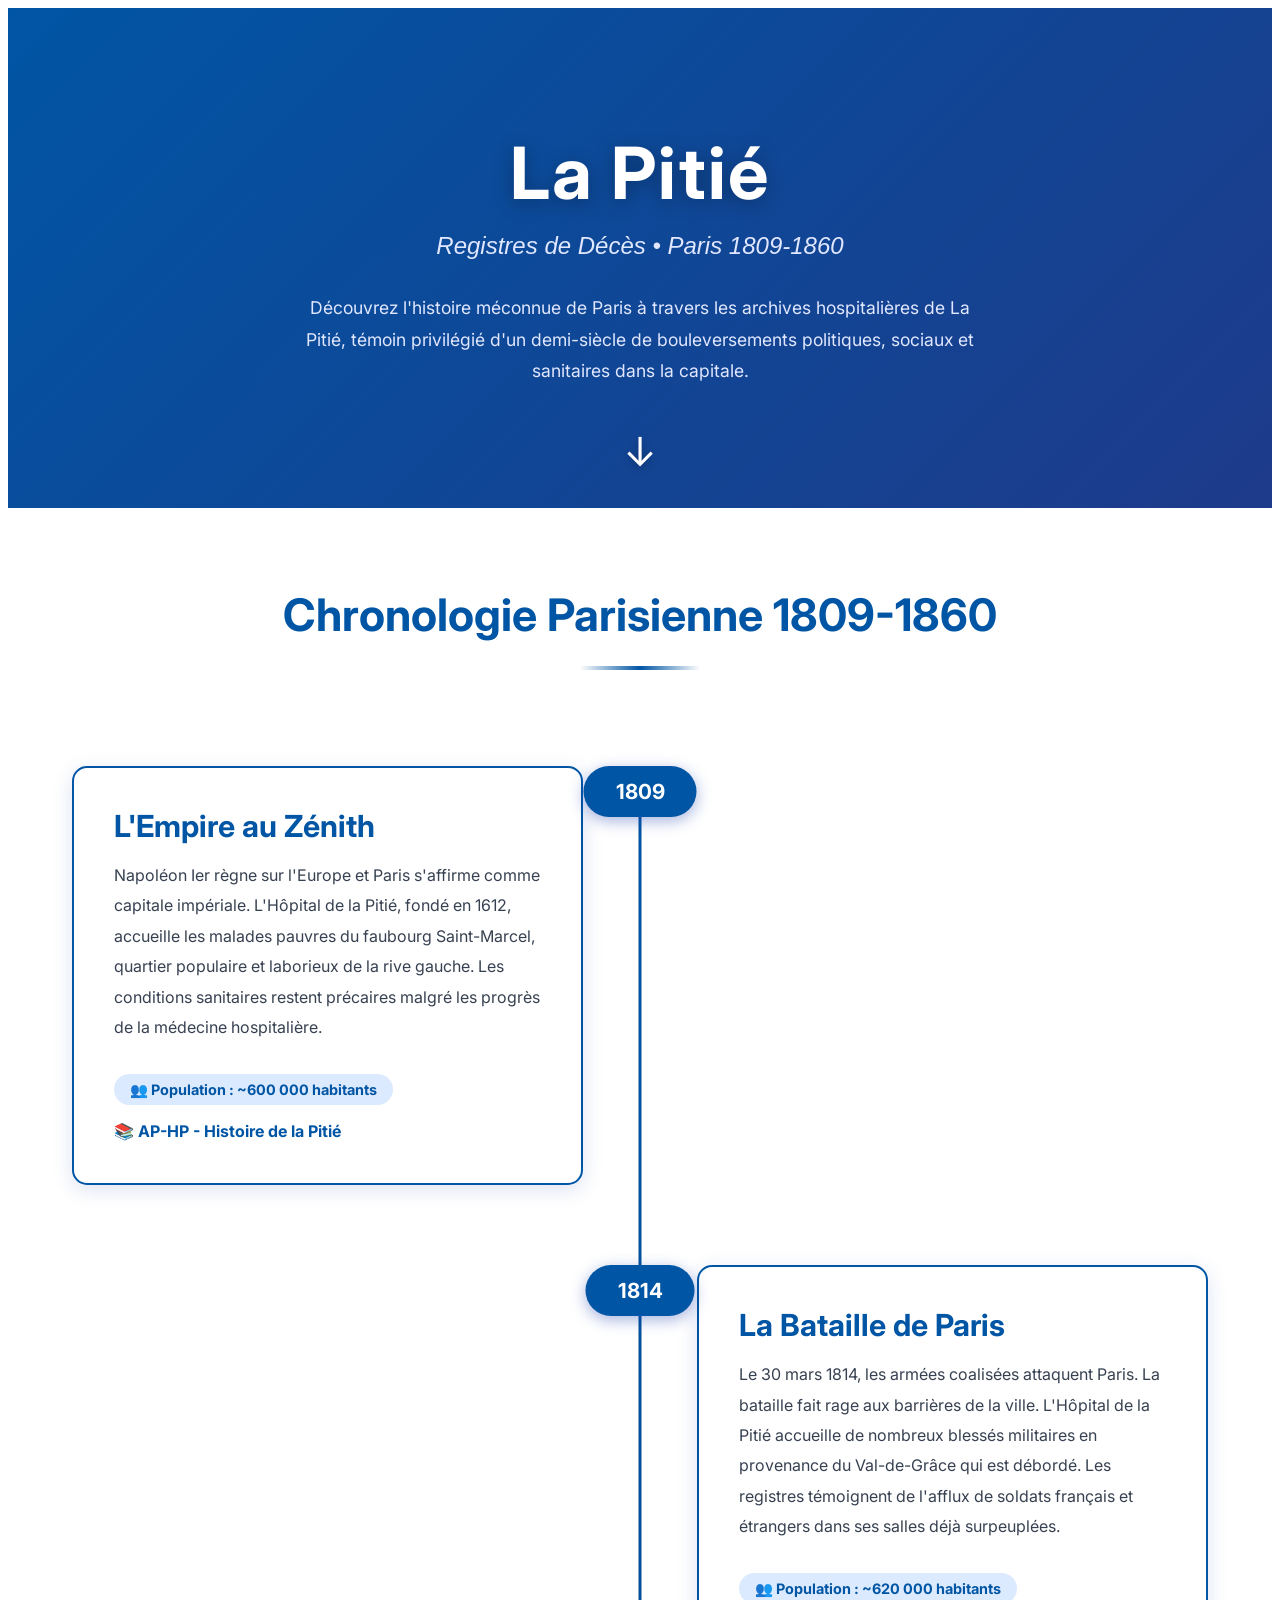
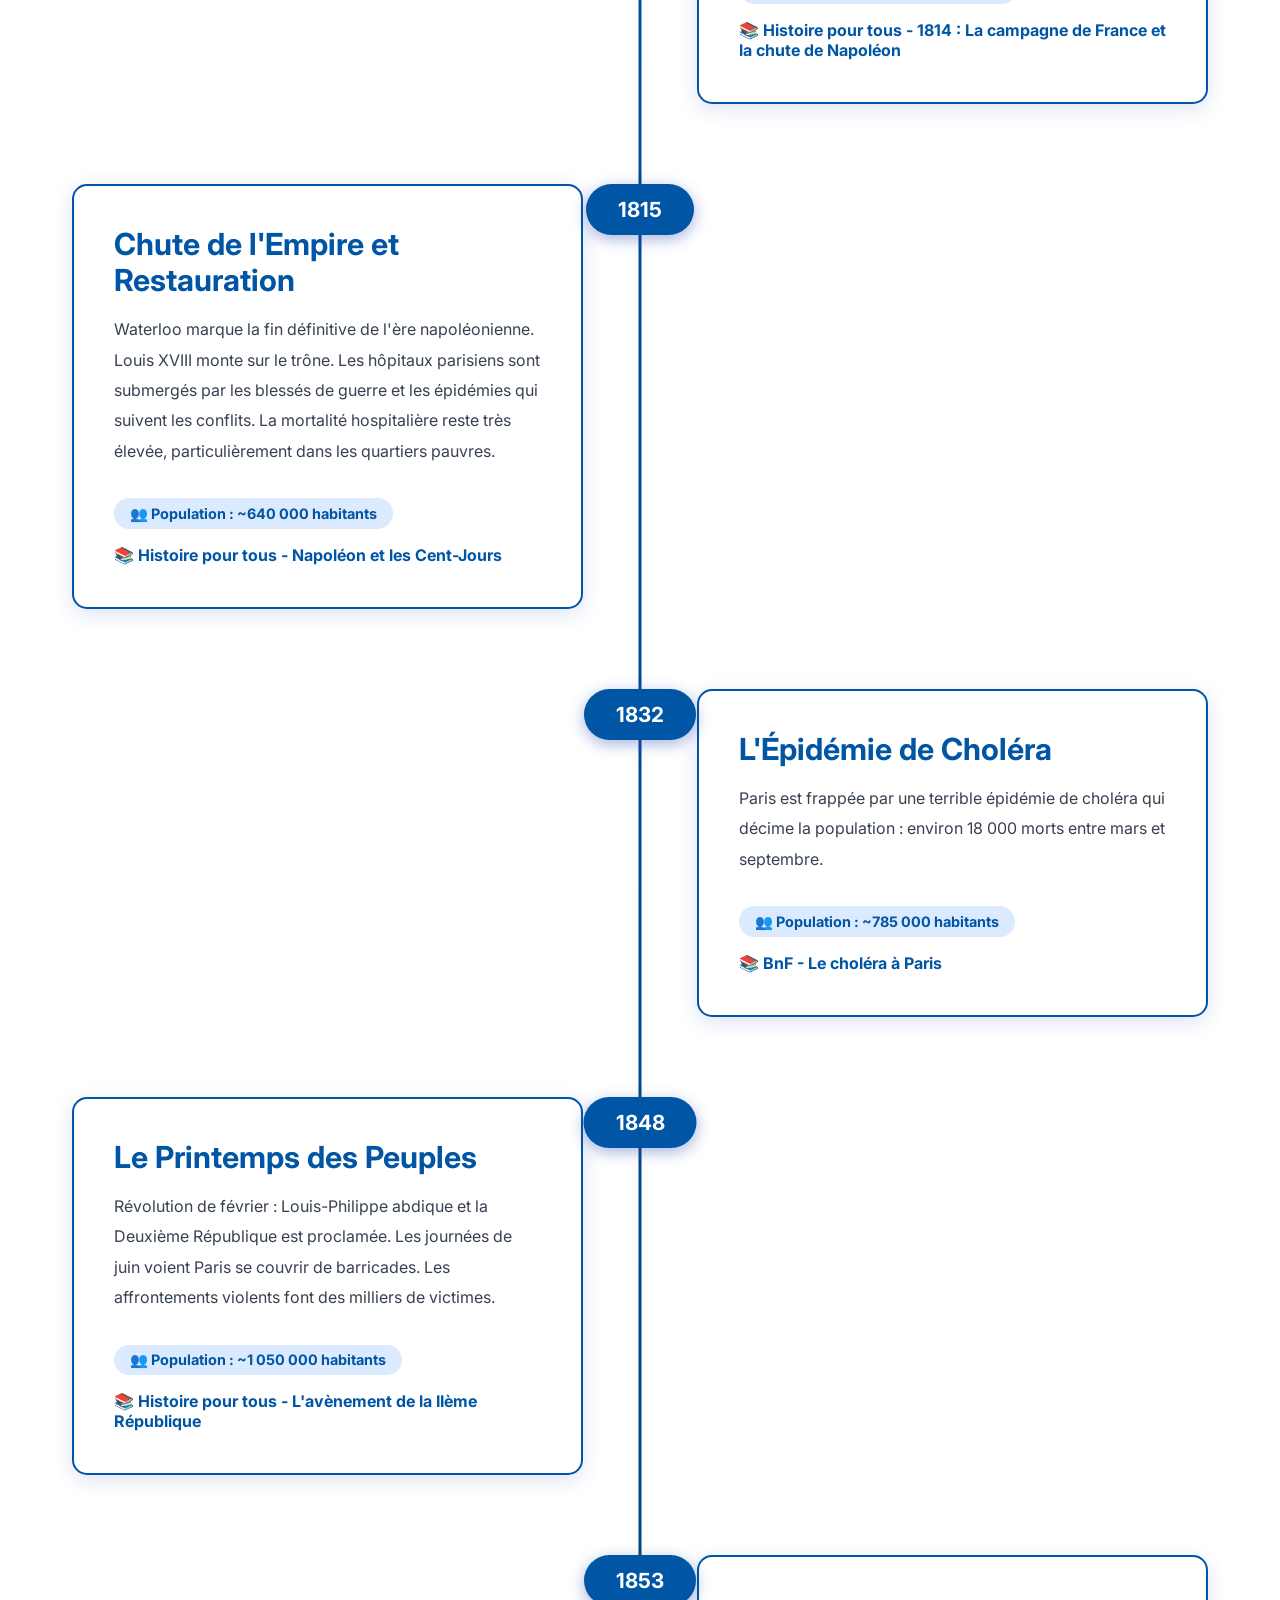
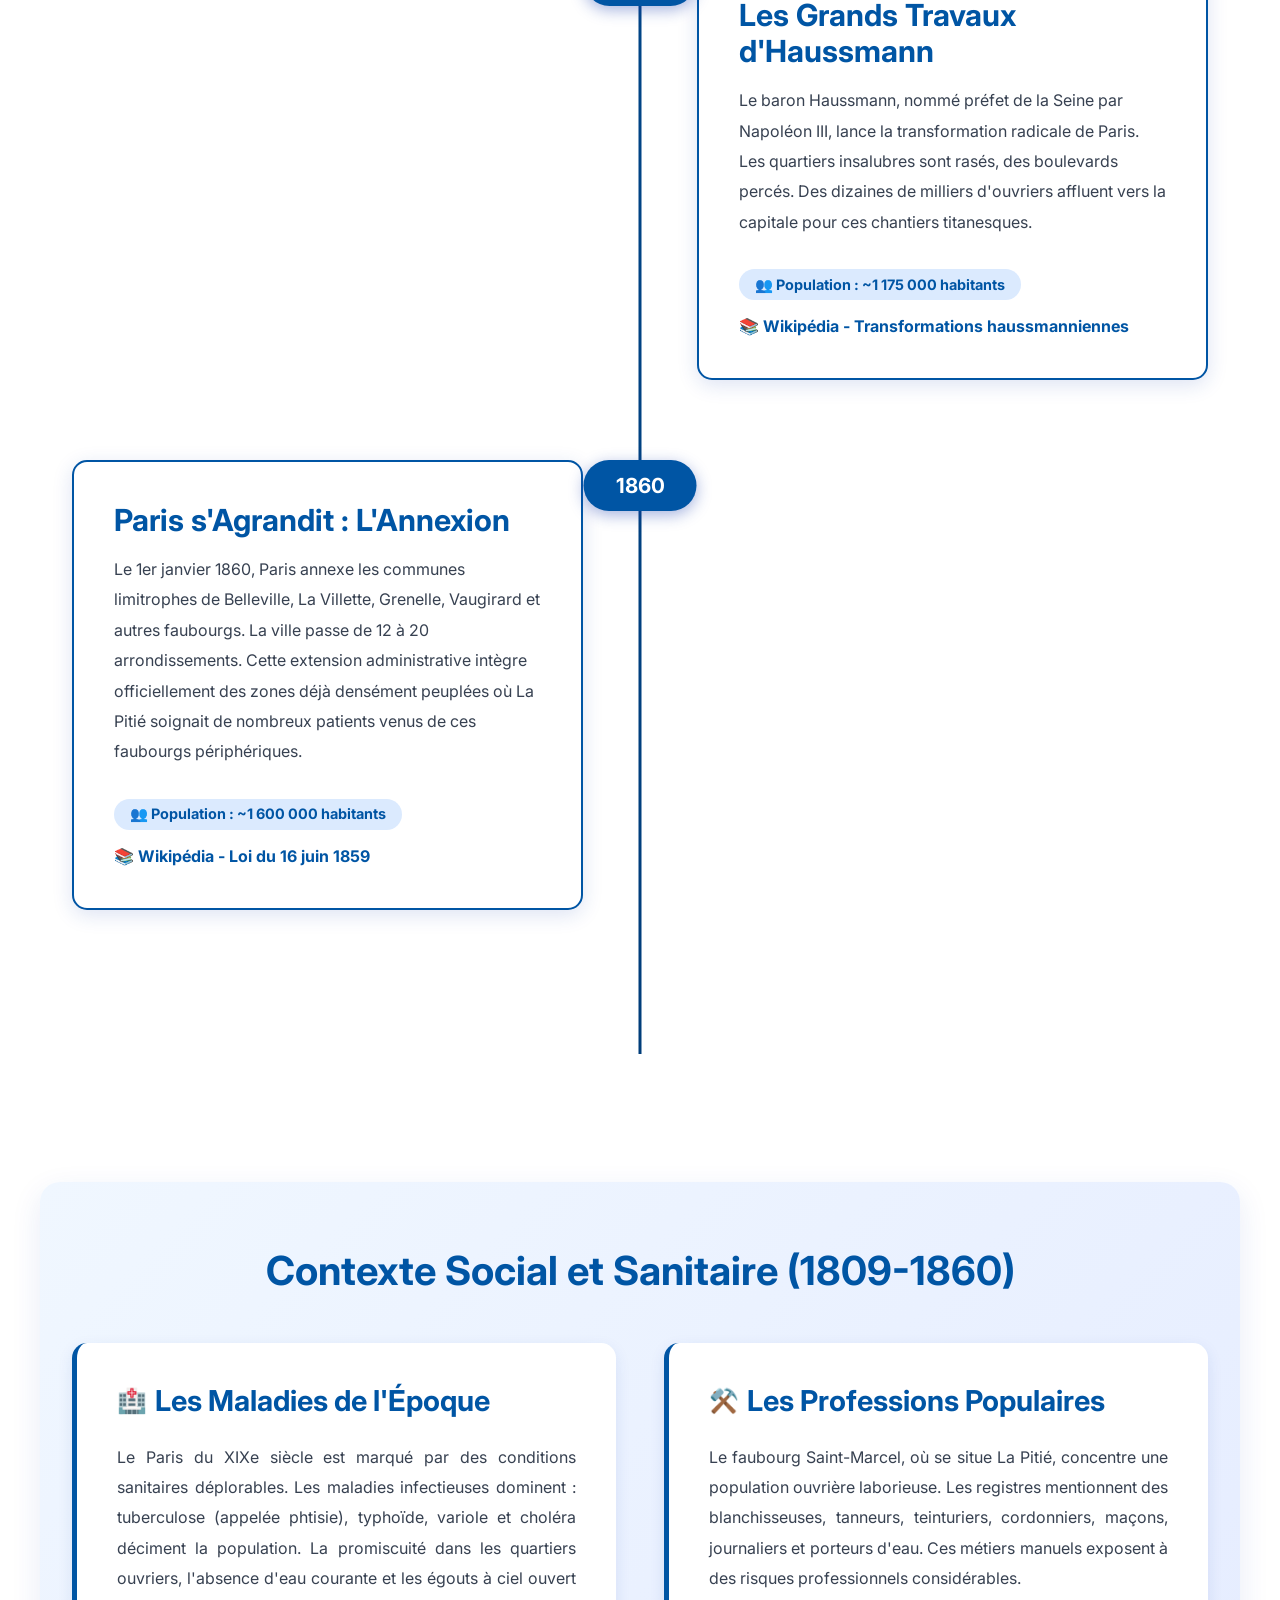
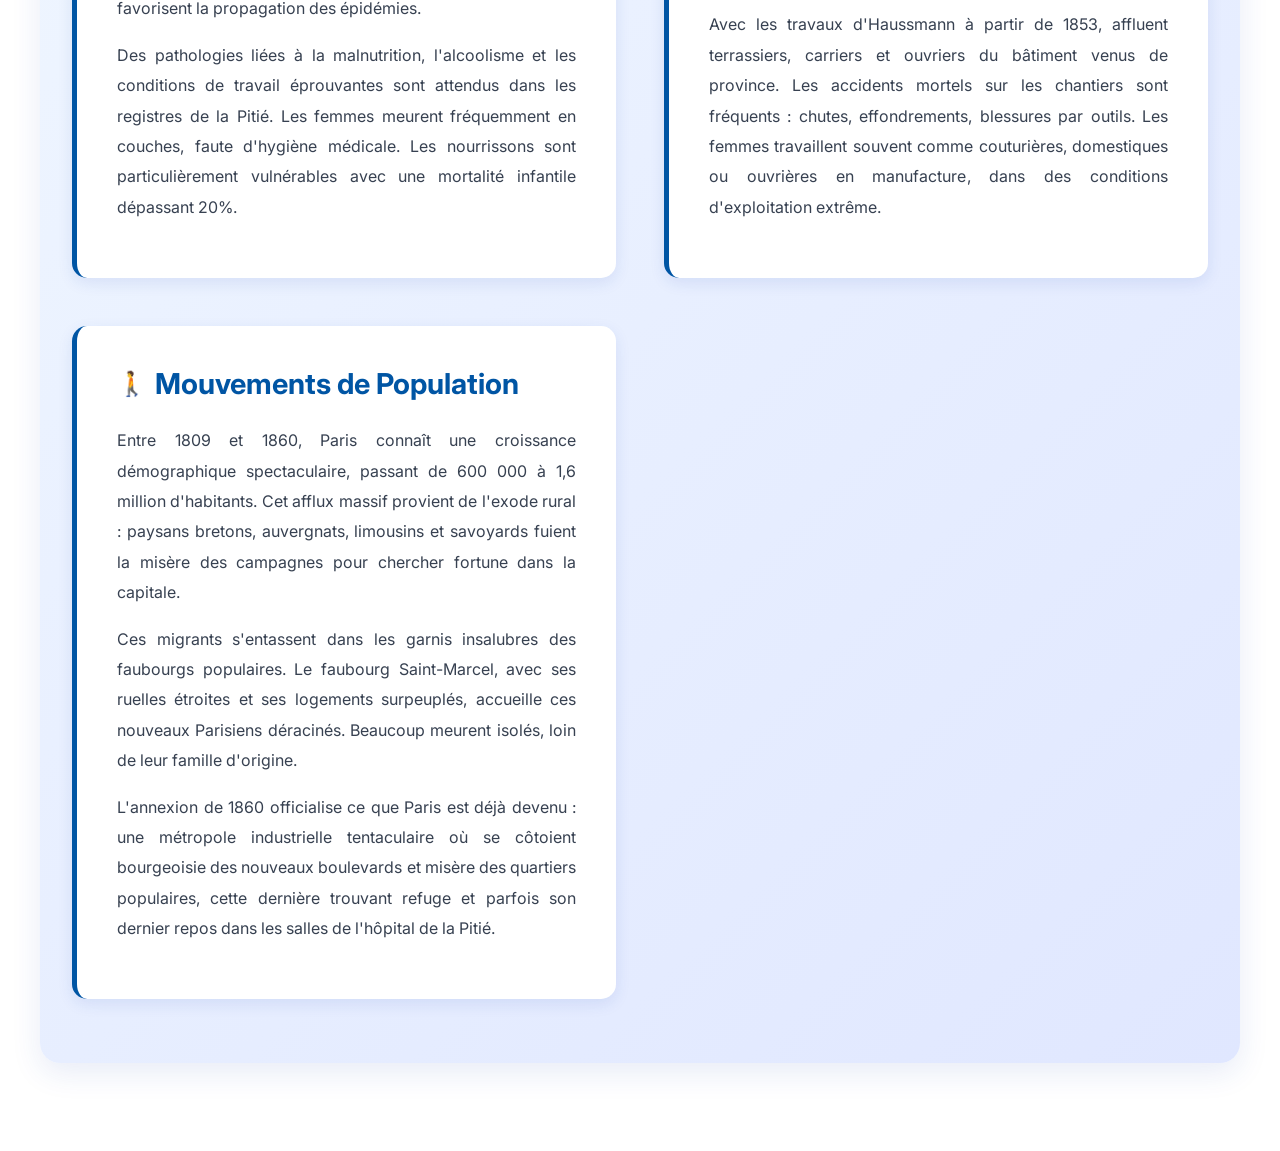
==== commit 8456e989: "update" ====
--- a/context.html
+++ b/context.html
@@ -4,340 +4,19 @@
     <meta charset="UTF-8">
     <meta name="viewport" content="width=device-width, initial-scale=1.0">
     <title>La Pitié - Vie Parisienne 1809-1860</title>
-    <style>
-        * {
-            margin: 0;
-            padding: 0;
-            box-sizing: border-box;
-        }
-        :root {
-            --french-blue: #0055A4;
-            --french-blue-dark: #003d7a;
-            --gray-50: #f9fafb;
-            --gray-100: #f3f4f6;
-            --gray-300: #d1d5db;
-            --gray-500: #6b7280;
-            --gray-600: #4b5563;
-            --gray-700: #374151;
-            --gray-800: #1f2937;
-            --shadow: 0 10px 15px -3px rgba(0, 0, 0, 0.1);
-            --shadow-lg: 0 20px 25px -5px rgba(0, 0, 0, 0.1);
-        }
-        body {
-            font-family: 'Inter', sans-serif;
-            background: #ffffff;
-            color: #1a1a1a;
-            overflow-x: hidden;
-        }
-
-        .hero {
-            height: 500px;
-            display: flex;
-            align-items: center;
-            justify-content: center;
-            position: relative;
-            background: linear-gradient(135deg, var(--french-blue) 0%, #1e3a8a 50%, var(--french-blue-dark) 100%);
-            background-size: 200% 200%;
-            animation: gradientShift 10s ease infinite;
-        }
-
-        @keyframes gradientShift {
-            0%, 100% { background-position: 0% 50%; }
-            50% { background-position: 100% 50%; }
-        }
-
-        .hero-content {
-            text-align: center;
-            z-index: 2;
-            animation: fadeInUp 1.5s ease-out;
-        }
-
-        .hero h1 {
-            font-size: 4.5rem;
-            margin-bottom: 1rem;
-            color: #ffffff;
-            text-shadow: 0 4px 20px rgba(0, 0, 0, 0.3);
-            letter-spacing: 2px;
-        }
-
-        .hero-subtitle {
-            font-size: 1.5rem;
-            color: #e0e7ff;
-            font-style: italic;
-            margin-bottom: 2rem;
-        }
-
-        .hero-description {
-            max-width: 700px;
-            margin: 0 auto;
-            font-size: 1.1rem;
-            line-height: 1.8;
-            color: #e0e7ff;
-        }
-
-        .timeline-container {
-            max-width: 1200px;
-            margin: 0 auto;
-            padding: 5rem 2rem;
-            background: #ffffff;
-        }
-
-        .section-title {
-            font-size: 2.8rem;
-            text-align: center;
-            margin-bottom: 4rem;
-            color: var(--french-blue);
-            position: relative;
-            font-weight: bold;
-        }
-
-        .section-title::after {
-            content: '';
-            display: block;
-            width: 120px;
-            height: 4px;
-            background: linear-gradient(90deg, transparent, var(--french-blue), transparent);
-            margin: 1.5rem auto;
-        }
-
-        .timeline {
-            position: relative;
-            padding: 2rem 0;
-        }
-
-        .timeline::before {
-            content: '';
-            position: absolute;
-            left: 50%;
-            transform: translateX(-50%);
-            width: 3px;
-            height: 100%;
-            background: linear-gradient(180deg,var(--french-blue), var(--french-blue-dark));
-        }
-
-        .timeline-item {
-            display: flex;
-            margin-bottom: 5rem;
-            position: relative;
-            opacity: 0;
-            animation: fadeInItem 0.8s ease-out forwards;
-        }
-
-        .timeline-item:nth-child(even) {
-            flex-direction: row-reverse;
-        }
-
-        .timeline-content {
-            width: 45%;
-            padding: 2.5rem;
-            background: #ffffff;
-            border-radius: 15px;
-            border: 2px solid var(--french-blue);
-            box-shadow: 0 5px 20px rgba(30, 64, 175, 0.15);
-            transition: all 0.4s ease;
-            cursor: pointer;
-        }
-
-        .timeline-content:hover {
-            transform: translateY(-8px);
-            box-shadow: 0 15px 40px rgba(30, 64, 175, 0.25);
-            border-color: var(--french-blue-dark);
-        }
-
-        .timeline-year {
-            position: absolute;
-            left: 50%;
-            transform: translateX(-50%);
-            background: var(--french-blue);
-            color: #ffffff;
-            padding: 0.8rem 2rem;
-            border-radius: 30px;
-            font-weight: bold;
-            font-size: 1.3rem;
-            box-shadow: 0 4px 15px rgba(30, 64, 175, 0.4);
-            z-index: 10;
-        }
-
-        .timeline-content h3 {
-            color: var(--french-blue);
-            margin-bottom: 1rem;
-            font-size: 1.9rem;
-            font-weight: bold;
-        }
-
-        .timeline-content p {
-            line-height: 1.9;
-            color: #374151;
-            margin-bottom: 1rem;
-        }
-
-        .population-tag {
-            display: inline-block;
-            background: #dbeafe;
-            color: var(--french-blue);
-            padding: 0.4rem 1rem;
-            border-radius: 20px;
-            font-size: 0.9rem;
-            font-weight: bold;
-            margin-top: 1rem;
-        }
-
-        .source-link {
-            display: inline-block;
-            margin-top: 1rem;
-            color: var(--french-blue);
-            text-decoration: none;
-            font-weight: bold;
-            transition: all 0.3s ease;
-            border-bottom: 2px solid transparent;
-        }
-
-        .source-link:hover {
-            color: var(--french-blue-dark);
-            border-bottom: 2px solid var(--french-blue-dark);
-        }
-
-        .source-link::before {
-            content: '📚 ';
-        }
-
-        .context-section {
-            max-width: 1200px;
-            margin: 5rem auto;
-            padding: 4rem 2rem;
-            background: linear-gradient(135deg, #f0f7ff 0%, #e0e7ff 100%);
-            border-radius: 20px;
-            box-shadow: 0 10px 30px rgba(30, 64, 175, 0.1);
-        }
-
-        .context-section h2 {
-            color: var(--french-blue);
-            font-size: 2.5rem;
-            margin-bottom: 2rem;
-            text-align: center;
-            font-weight: bold;
-        }
-
-        .context-grid {
-            display: grid;
-            grid-template-columns: repeat(auto-fit, minmax(350px, 1fr));
-            gap: 3rem;
-            margin-top: 3rem;
-        }
-
-        .context-card {
-            background: #ffffff;
-            padding: 2.5rem;
-            border-radius: 15px;
-            border-left: 5px solid var(--french-blue);
-            box-shadow: 0 5px 15px rgba(30, 64, 175, 0.1);
-            transition: all 0.3s ease;
-        }
-
-        .context-card:hover {
-            transform: translateX(10px);
-            box-shadow: 0 8px 25px rgba(30, 64, 175, 0.2);
-        }
-
-        .context-card h3 {
-            color: var(--french-blue);
-            font-size: 1.8rem;
-            margin-bottom: 1.5rem;
-            display: flex;
-            align-items: center;
-            gap: 0.5rem;
-        }
-
-        .context-card p {
-            line-height: 1.9;
-            color: #374151;
-            margin-bottom: 1rem;
-            text-align: justify;
-        }
-
-        .icon {
-            font-size: 1.5rem;
-        }
-
-        .scroll-indicator {
-            position: absolute;
-            bottom: 2rem;
-            left: 50%;
-            transform: translateX(-50%);
-            animation: bounce 2s infinite;
-        }
-
-        .scroll-indicator::before {
-            content: '↓';
-            font-size: 2.5rem;
-            color: #ffffff;
-            filter: drop-shadow(0 2px 4px rgba(0,0,0,0.3));
-        }
-
-        @keyframes bounce {
-            0%, 20%, 50%, 80%, 100% {
-                transform: translateX(-50%) translateY(0);
-            }
-            40% {
-                transform: translateX(-50%) translateY(-15px);
-            }
-            60% {
-                transform: translateX(-50%) translateY(-8px);
-            }
-        }
-
-        @keyframes fadeInUp {
-            from {
-                opacity: 0;
-                transform: translateY(40px);
-            }
-            to {
-                opacity: 1;
-                transform: translateY(0);
-            }
-        }
-
-        @keyframes fadeInItem {
-            from {
-                opacity: 0;
-                transform: translateX(-40px);
-            }
-            to {
-                opacity: 1;
-                transform: translateX(0);
-            }
-        }
-
-        @media (max-width: 768px) {
-            .hero h1 {
-                font-size: 2.5rem;
-            }
-            .timeline::before {
-                left: 30px;
-            }
-            .timeline-content {
-                width: calc(100% - 80px);
-                margin-left: 80px;
-            }
-            .timeline-item:nth-child(even) .timeline-content {
-                margin-left: 80px;
-            }
-            .timeline-year {
-                left: 30px;
-            }
-            .context-grid {
-                grid-template-columns: 1fr;
-            }
-        }
-    </style>
+    <link href="https://fonts.googleapis.com/css2?family=Inter:wght@400;500;600;700&display=swap" rel="stylesheet">
+    <link rel="stylesheet" href="assets/css/theme.css">
+    <link rel="stylesheet" href="assets/css/pitie-context.css">
+    <script src="assets/js/pitie-context.js" defer></script>
 </head>
 <body>
+<div class="pitie-context">
     <section class="hero">
         <div class="hero-content">
             <h1>La Pitié</h1>
             <p class="hero-subtitle">Registres de Décès • Paris 1809-1860</p>
             <p class="hero-description">
-                Découvrez l'histoire méconnue de Paris à travers les archives hospitalières de La Pitié, 
+                Découvrez l'histoire méconnue de Paris à travers les archives hospitalières de La Pitié,
                 témoin privilégié d'un demi-siècle de bouleversements politiques, sociaux et sanitaires dans la capitale.
             </p>
         </div>
@@ -421,7 +100,7 @@
 
     <section class="context-section">
         <h2>Contexte Social et Sanitaire (1809-1860)</h2>
-        
+
         <div class="context-grid">
             <div class="context-card">
                 <h3><span class="icon">🏥</span> Les Maladies de l'Époque</h3>
@@ -443,51 +122,6 @@
             </div>
         </div>
     </section>
-
-    <script>
-        const observerOptions = {
-            threshold: 0.15,
-            rootMargin: '0px 0px -100px 0px'
-        };
-
-        const observer = new IntersectionObserver((entries) => {
-            entries.forEach(entry => {
-                if (entry.isIntersecting) {
-                    entry.target.style.opacity = '1';
-                    entry.target.style.transform = 'translateX(0)';
-                }
-            });
-        }, observerOptions);
-
-        document.querySelectorAll('.timeline-item').forEach(item => {
-            observer.observe(item);
-        });
-
-        document.querySelectorAll('.timeline-content').forEach(content => {
-            content.addEventListener('click', function() {
-                this.style.background = '#f0f7ff';
-                setTimeout(() => {
-                    this.style.background = '#ffffff';
-                }, 400);
-            });
-        });
-
-        const contextCards = document.querySelectorAll('.context-card');
-        const contextObserver = new IntersectionObserver((entries) => {
-            entries.forEach(entry => {
-                if (entry.isIntersecting) {
-                    entry.target.style.opacity = '1';
-                    entry.target.style.transform = 'translateY(0)';
-                }
-            });
-        }, { threshold: 0.2 });
-
-        contextCards.forEach((card, index) => {
-            card.style.opacity = '0';
-            card.style.transform = 'translateY(30px)';
-            card.style.transition = `all 0.6s ease ${index * 0.2}s`;
-            contextObserver.observe(card);
-        });
-    </script>
+</div>
 </body>
-</html>+</html>
--- a/assets/css/theme.css
+++ b/assets/css/theme.css
@@ -0,0 +1,96 @@
+/*
+ * Pitié DA (Direction Artistique) — design tokens.
+ * Single source of truth for color, type, elevation and chart palettes.
+ * All custom properties are namespaced "--pitie-*" so this file can be
+ * dropped into another site's <head> without colliding with its tokens.
+ * assets/js/pitie-app.js reads the --pitie-chart-* / --pitie-map-* tokens
+ * at runtime (getComputedStyle) so Chart.js/Plotly colors stay in sync
+ * with this file — change a color here, charts follow automatically.
+ */
+:root {
+    /* Brand */
+    --pitie-blue: #0055A4;
+    --pitie-blue-dark: #003d7a;
+    --pitie-blue-light: #1E90FF;
+
+    /* Grays */
+    --pitie-gray-50: #f9fafb;
+    --pitie-gray-100: #f3f4f6;
+    --pitie-gray-300: #d1d5db;
+    --pitie-gray-500: #6b7280;
+    --pitie-gray-600: #4b5563;
+    --pitie-gray-700: #374151;
+    --pitie-gray-800: #1f2937;
+
+    /* Feedback */
+    --pitie-success-bg: #d4edda;
+    --pitie-success-text: #155724;
+    --pitie-danger: #dc2626;
+
+    /* Typography */
+    --pitie-font-family: 'Inter', sans-serif;
+
+    /* Elevation */
+    --pitie-shadow: 0 10px 15px -3px rgba(0, 0, 0, 0.1);
+    --pitie-shadow-lg: 0 20px 25px -5px rgba(0, 0, 0, 0.1);
+
+    /* Radius */
+    --pitie-radius-sm: 6px;
+    --pitie-radius-md: 8px;
+    --pitie-radius-lg: 15px;
+    --pitie-radius-pill: 30px;
+
+    /* Chart palette — sequential blues (pie charts, map fill) */
+    --pitie-chart-seq-1: #0055A4;
+    --pitie-chart-seq-2: #1E90FF;
+    --pitie-chart-seq-3: #4682B4;
+    --pitie-chart-seq-4: #87CEEB;
+    --pitie-chart-seq-5: #ADD8E6;
+    --pitie-chart-seq-6: #B0C4DE;
+    --pitie-chart-seq-7: #6495ED;
+    --pitie-chart-seq-8: #00BFFF;
+    --pitie-chart-seq-9: #5F9EA0;
+    --pitie-chart-seq-10: #778899;
+    --pitie-chart-seq-11: #0D6EFD;
+    --pitie-chart-seq-12: #A9A9A9;
+
+    /* Chart palette — categorical (violin plots: jobs / causes) */
+    --pitie-chart-cat-1: #e74c3c;
+    --pitie-chart-cat-2: #3498db;
+    --pitie-chart-cat-3: #2ecc71;
+    --pitie-chart-cat-4: #f39c12;
+    --pitie-chart-cat-5: #9b59b6;
+    --pitie-chart-cat-6: #1abc9c;
+    --pitie-chart-cat-7: #e67e22;
+    --pitie-chart-cat-8: #34495e;
+    --pitie-chart-cat-9: #16a085;
+    --pitie-chart-cat-10: #c0392b;
+    --pitie-chart-cat-11: #2980b9;
+    --pitie-chart-cat-12: #27ae60;
+    --pitie-chart-cat-13: #8e44ad;
+    --pitie-chart-cat-14: #d35400;
+    --pitie-chart-cat-15: #1abc9c;
+    --pitie-chart-cat-16: #7f8c8d;
+    --pitie-chart-cat-17: #2c3e50;
+    --pitie-chart-cat-18: #f1c40f;
+
+    /* Chart palette — sex comparisons (age pyramid, name charts) */
+    --pitie-chart-male: #1E90FF;
+    --pitie-chart-male-1: #1a5276;
+    --pitie-chart-male-2: #2980b9;
+    --pitie-chart-male-3: #5dade2;
+    --pitie-chart-female: #FF69B4;
+    --pitie-chart-female-1: #922b21;
+    --pitie-chart-female-2: #c0392b;
+    --pitie-chart-female-3: #e74c3c;
+
+    /* Chart palette — seasonality band */
+    --pitie-chart-mean-line: #2980b9;
+    --pitie-chart-peak-line: #c0392b;
+    --pitie-chart-band-fill: rgba(41, 128, 185, 0.2);
+
+    /* Map */
+    --pitie-map-empty: #f0f0f0;
+    --pitie-map-stroke: #333333;
+    --pitie-map-tooltip-shadow: 0 2px 4px rgba(0, 0, 0, 0.2);
+}
--- a/assets/css/pitie-context.css
+++ b/assets/css/pitie-context.css
@@ -0,0 +1,323 @@
+/*
+ * Pitié "Contexte" timeline page styles.
+ * Scoped under .pitie-context. Requires assets/css/theme.css to be linked
+ * first (design tokens) — this file no longer redeclares --pitie-* tokens,
+ * closing the DA drift that previously existed between this page and the
+ * main app (this page also used to fall back to a non-Inter font because
+ * it never loaded the Google Fonts link; context.html now does).
+ * Keyframe names are prefixed pitieContext* to avoid colliding with a host
+ * page's own @keyframes of the same generic name (fadeInUp, bounce, ...).
+ */
+.pitie-context,
+.pitie-context * {
+    margin: 0;
+    padding: 0;
+    box-sizing: border-box;
+}
+
+.pitie-context {
+    font-family: var(--pitie-font-family);
+    background: #ffffff;
+    color: #1a1a1a;
+    overflow-x: hidden;
+}
+
+.pitie-context .hero {
+    height: 500px;
+    display: flex;
+    align-items: center;
+    justify-content: center;
+    position: relative;
+    background: linear-gradient(135deg, var(--pitie-blue) 0%, #1e3a8a 50%, var(--pitie-blue-dark) 100%);
+    background-size: 200% 200%;
+    animation: pitieContextGradientShift 10s ease infinite;
+}
+
+@keyframes pitieContextGradientShift {
+    0%, 100% { background-position: 0% 50%; }
+    50% { background-position: 100% 50%; }
+}
+
+.pitie-context .hero-content {
+    text-align: center;
+    z-index: 2;
+    animation: pitieContextFadeInUp 1.5s ease-out;
+}
+
+.pitie-context .hero h1 {
+    font-size: 4.5rem;
+    margin-bottom: 1rem;
+    color: #ffffff;
+    text-shadow: 0 4px 20px rgba(0, 0, 0, 0.3);
+    letter-spacing: 2px;
+}
+
+.pitie-context .hero-subtitle {
+    font-size: 1.5rem;
+    color: #e0e7ff;
+    font-style: italic;
+    margin-bottom: 2rem;
+}
+
+.pitie-context .hero-description {
+    max-width: 700px;
+    margin: 0 auto;
+    font-size: 1.1rem;
+    line-height: 1.8;
+    color: #e0e7ff;
+}
+
+.pitie-context .timeline-container {
+    max-width: 1200px;
+    margin: 0 auto;
+    padding: 5rem 2rem;
+    background: #ffffff;
+}
+
+.pitie-context .section-title {
+    font-size: 2.8rem;
+    text-align: center;
+    margin-bottom: 4rem;
+    color: var(--pitie-blue);
+    position: relative;
+    font-weight: bold;
+}
+
+.pitie-context .section-title::after {
+    content: '';
+    display: block;
+    width: 120px;
+    height: 4px;
+    background: linear-gradient(90deg, transparent, var(--pitie-blue), transparent);
+    margin: 1.5rem auto;
+}
+
+.pitie-context .timeline {
+    position: relative;
+    padding: 2rem 0;
+}
+
+.pitie-context .timeline::before {
+    content: '';
+    position: absolute;
+    left: 50%;
+    transform: translateX(-50%);
+    width: 3px;
+    height: 100%;
+    background: linear-gradient(180deg, var(--pitie-blue), var(--pitie-blue-dark));
+}
+
+.pitie-context .timeline-item {
+    display: flex;
+    margin-bottom: 5rem;
+    position: relative;
+    opacity: 0;
+    animation: pitieContextFadeInItem 0.8s ease-out forwards;
+}
+
+.pitie-context .timeline-item:nth-child(even) {
+    flex-direction: row-reverse;
+}
+
+.pitie-context .timeline-content {
+    width: 45%;
+    padding: 2.5rem;
+    background: #ffffff;
+    border-radius: var(--pitie-radius-lg);
+    border: 2px solid var(--pitie-blue);
+    box-shadow: 0 5px 20px rgba(30, 64, 175, 0.15);
+    transition: all 0.4s ease;
+    cursor: pointer;
+}
+
+.pitie-context .timeline-content:hover {
+    transform: translateY(-8px);
+    box-shadow: 0 15px 40px rgba(30, 64, 175, 0.25);
+    border-color: var(--pitie-blue-dark);
+}
+
+.pitie-context .timeline-year {
+    position: absolute;
+    left: 50%;
+    transform: translateX(-50%);
+    background: var(--pitie-blue);
+    color: #ffffff;
+    padding: 0.8rem 2rem;
+    border-radius: var(--pitie-radius-pill);
+    font-weight: bold;
+    font-size: 1.3rem;
+    box-shadow: 0 4px 15px rgba(30, 64, 175, 0.4);
+    z-index: 10;
+}
+
+.pitie-context .timeline-content h3 {
+    color: var(--pitie-blue);
+    margin-bottom: 1rem;
+    font-size: 1.9rem;
+    font-weight: bold;
+}
+
+.pitie-context .timeline-content p {
+    line-height: 1.9;
+    color: #374151;
+    margin-bottom: 1rem;
+}
+
+.pitie-context .population-tag {
+    display: inline-block;
+    background: #dbeafe;
+    color: var(--pitie-blue);
+    padding: 0.4rem 1rem;
+    border-radius: 20px;
+    font-size: 0.9rem;
+    font-weight: bold;
+    margin-top: 1rem;
+}
+
+.pitie-context .source-link {
+    display: inline-block;
+    margin-top: 1rem;
+    color: var(--pitie-blue);
+    text-decoration: none;
+    font-weight: bold;
+    transition: all 0.3s ease;
+    border-bottom: 2px solid transparent;
+}
+
+.pitie-context .source-link:hover {
+    color: var(--pitie-blue-dark);
+    border-bottom: 2px solid var(--pitie-blue-dark);
+}
+
+.pitie-context .source-link::before {
+    content: '📚 ';
+}
+
+.pitie-context .context-section {
+    max-width: 1200px;
+    margin: 5rem auto;
+    padding: 4rem 2rem;
+    background: linear-gradient(135deg, #f0f7ff 0%, #e0e7ff 100%);
+    border-radius: 20px;
+    box-shadow: 0 10px 30px rgba(30, 64, 175, 0.1);
+}
+
+.pitie-context .context-section h2 {
+    color: var(--pitie-blue);
+    font-size: 2.5rem;
+    margin-bottom: 2rem;
+    text-align: center;
+    font-weight: bold;
+}
+
+.pitie-context .context-grid {
+    display: grid;
+    grid-template-columns: repeat(auto-fit, minmax(350px, 1fr));
+    gap: 3rem;
+    margin-top: 3rem;
+}
+
+.pitie-context .context-card {
+    background: #ffffff;
+    padding: 2.5rem;
+    border-radius: var(--pitie-radius-lg);
+    border-left: 5px solid var(--pitie-blue);
+    box-shadow: 0 5px 15px rgba(30, 64, 175, 0.1);
+    transition: all 0.3s ease;
+}
+
+.pitie-context .context-card:hover {
+    transform: translateX(10px);
+    box-shadow: 0 8px 25px rgba(30, 64, 175, 0.2);
+}
+
+.pitie-context .context-card h3 {
+    color: var(--pitie-blue);
+    font-size: 1.8rem;
+    margin-bottom: 1.5rem;
+    display: flex;
+    align-items: center;
+    gap: 0.5rem;
+}
+
+.pitie-context .context-card p {
+    line-height: 1.9;
+    color: #374151;
+    margin-bottom: 1rem;
+    text-align: justify;
+}
+
+.pitie-context .icon {
+    font-size: 1.5rem;
+}
+
+.pitie-context .scroll-indicator {
+    position: absolute;
+    bottom: 2rem;
+    left: 50%;
+    transform: translateX(-50%);
+    animation: pitieContextBounce 2s infinite;
+}
+
+.pitie-context .scroll-indicator::before {
+    content: '↓';
+    font-size: 2.5rem;
+    color: #ffffff;
+    filter: drop-shadow(0 2px 4px rgba(0,0,0,0.3));
+}
+
+@keyframes pitieContextBounce {
+    0%, 20%, 50%, 80%, 100% {
+        transform: translateX(-50%) translateY(0);
+    }
+    40% {
+        transform: translateX(-50%) translateY(-15px);
+    }
+    60% {
+        transform: translateX(-50%) translateY(-8px);
+    }
+}
+
+@keyframes pitieContextFadeInUp {
+    from {
+        opacity: 0;
+        transform: translateY(40px);
+    }
+    to {
+        opacity: 1;
+        transform: translateY(0);
+    }
+}
+
+@keyframes pitieContextFadeInItem {
+    from {
+        opacity: 0;
+        transform: translateX(-40px);
+    }
+    to {
+        opacity: 1;
+        transform: translateX(0);
+    }
+}
+
+@media (max-width: 768px) {
+    .pitie-context .hero h1 {
+        font-size: 2.5rem;
+    }
+    .pitie-context .timeline::before {
+        left: 30px;
+    }
+    .pitie-context .timeline-content {
+        width: calc(100% - 80px);
+        margin-left: 80px;
+    }
+    .pitie-context .timeline-item:nth-child(even) .timeline-content {
+        margin-left: 80px;
+    }
+    .pitie-context .timeline-year {
+        left: 30px;
+    }
+    .pitie-context .context-grid {
+        grid-template-columns: 1fr;
+    }
+}
